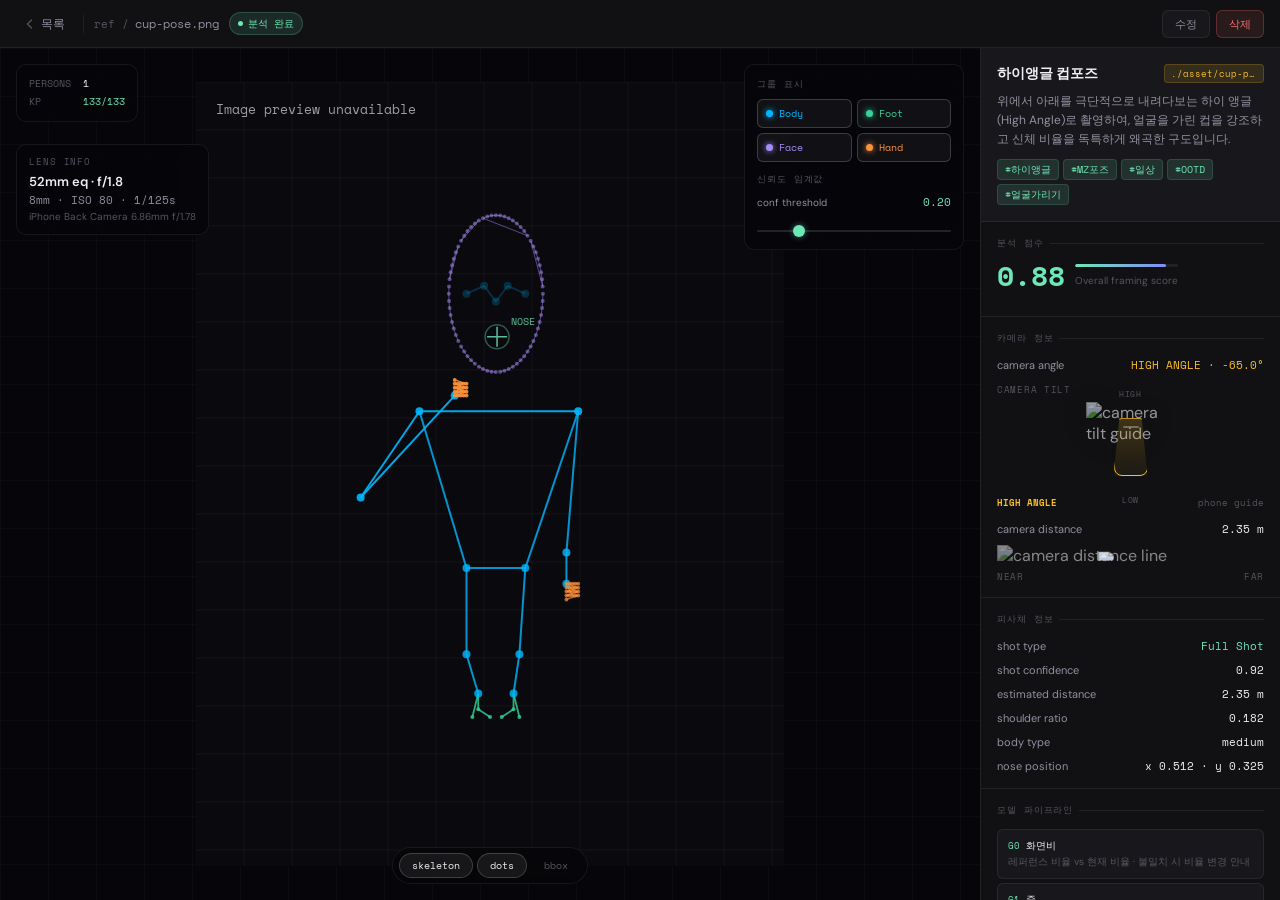
==== index.html @ 0e0b7b2e "feat: UI 개선" ====
<!DOCTYPE html>
<html lang="ko">
<head>
  <meta charset="UTF-8">
  <title>Pose Studio — Detail View</title>
  <link rel="preconnect" href="https://fonts.googleapis.com">
  <link href="https://fonts.googleapis.com/css2?family=Space+Mono:wght@400;700&family=DM+Sans:wght@300;400;500;600&display=swap" rel="stylesheet">
  <style>
    :root {
      --bg:         #0a0a0c;
      --bg-panel:   #111114;
      --bg-card:    #18181c;
      --bg-hover:   #202026;
      --border:     rgba(255,255,255,0.07);
      --border-act: rgba(255,255,255,0.18);
      --text-1:     #f0f0f2;
      --text-2:     #9090a0;
      --text-3:     #55555f;
      --accent:     #6ee7b7;
      --accent-dim: rgba(110,231,183,0.12);
      --accent-2:   #818cf8;
      --amber:      #fbbf24;
      --amber-dim:  rgba(251,191,36,0.12);
      --red:        #f87171;
      --red-dim:    rgba(248,113,113,0.1);
      --mono:       'Space Mono', monospace;
      --sans:       'DM Sans', sans-serif;
      --r:          10px;
      --r-sm:       6px;
      --panel-w:    300px;
    }

    *, *::before, *::after { box-sizing: border-box; margin: 0; padding: 0; }

    html, body { height: 100%; overflow: hidden; background: var(--bg); color: var(--text-1); font-family: var(--sans); }

    /* ─── TOPBAR ─── */
    .topbar {
      height: 48px;
      display: flex;
      align-items: center;
      justify-content: space-between;
      padding: 0 16px;
      background: var(--bg-panel);
      border-bottom: 1px solid var(--border);
      gap: 12px;
      position: relative;
      z-index: 50;
    }
    .topbar-left { display: flex; align-items: center; gap: 10px; min-width: 0; flex: 1; }
    .topbar-right { display: flex; align-items: center; gap: 6px; flex-shrink: 0; }

    .back-btn {
      display: flex; align-items: center; gap: 5px;
      font-size: 12px; font-family: var(--mono);
      color: var(--text-2); background: none; border: none; cursor: pointer;
      padding: 5px 8px; border-radius: var(--r-sm);
      transition: all 0.15s;
      white-space: nowrap;
    }
    .back-btn:hover { color: var(--text-1); background: var(--bg-card); }
    .back-btn svg { opacity: 0.5; }

    .topbar-divider { width: 1px; height: 18px; background: var(--border); flex-shrink: 0; }

    .breadcrumb-wrap { display: flex; align-items: center; gap: 6px; min-width: 0; }
    .breadcrumb {
      font-size: 11px; font-family: var(--mono); color: var(--text-3);
      white-space: nowrap; overflow: hidden; text-overflow: ellipsis;
    }
    .breadcrumb-name {
      font-size: 12px; font-family: var(--mono); color: var(--text-2);
      white-space: nowrap; overflow: hidden; text-overflow: ellipsis;
    }

    .status-pill {
      display: flex; align-items: center; gap: 5px;
      font-size: 10px; font-family: var(--mono);
      padding: 3px 8px; border-radius: 20px;
      background: var(--accent-dim); color: var(--accent);
      border: 1px solid rgba(110,231,183,0.2);
      white-space: nowrap;
    }
    .status-dot { width: 5px; height: 5px; border-radius: 50%; background: var(--accent); animation: pulse 2s infinite; }
    @keyframes pulse { 0%,100%{opacity:1} 50%{opacity:.4} }

    .top-btn {
      font-size: 11px; font-family: var(--mono);
      padding: 5px 12px; border-radius: var(--r-sm);
      border: 1px solid var(--border); background: var(--bg-card);
      color: var(--text-2); cursor: pointer; transition: all 0.15s;
      white-space: nowrap;
    }
    .top-btn:hover { border-color: var(--border-act); color: var(--text-1); }
    .top-btn.danger { border-color: rgba(248,113,113,0.25); color: var(--red); background: var(--red-dim); }
    .top-btn.danger:hover { border-color: rgba(248,113,113,0.5); }

    /* ─── LAYOUT ─── */
    .layout {
      display: grid;
      grid-template-columns: 1fr var(--panel-w);
      height: calc(100vh - 48px);
    }

    /* ─── CANVAS PANEL ─── */
    .canvas-panel {
      background: #06060a;
      position: relative;
      display: flex;
      align-items: center;
      justify-content: center;
      overflow: hidden;
    }

    /* subtle grid bg */
    .canvas-panel::before {
      content: '';
      position: absolute; inset: 0;
      background-image:
        linear-gradient(rgba(255,255,255,0.025) 1px, transparent 1px),
        linear-gradient(90deg, rgba(255,255,255,0.025) 1px, transparent 1px);
      background-size: 48px 48px;
      pointer-events: none;
    }

    .canvas-wrap { position: relative; }
    #mainCanvas { display: block; }
    #overlayCanvas { position: absolute; top: 0; left: 0; cursor: crosshair; }

    /* ─── HUD ELEMENTS ─── */
    .hud-card {
      position: absolute;
      padding: 10px 12px;
      border-radius: var(--r);
      background: rgba(6,6,10,0.82);
      border: 1px solid var(--border);
      backdrop-filter: blur(12px);
      z-index: 20;
    }

    .hud-tl {
      top: 16px; left: 16px;
      font-family: var(--mono); font-size: 10px;
      line-height: 1.8; color: var(--text-3);
      min-width: 110px;
    }
    .hud-tl span { color: var(--text-1); }
    .hud-tl .accent-val { color: var(--accent); }

    .lens-card {
      top: 16px; left: 16px;
      margin-top: 80px;
      max-width: 220px;
    }
    .lens-label { font-size: 9px; font-family: var(--mono); letter-spacing: 0.1em; text-transform: uppercase; color: var(--text-3); margin-bottom: 5px; }
    .lens-main { font-size: 13px; font-weight: 600; color: var(--text-1); margin-bottom: 2px; }
    .lens-sub { font-size: 11px; font-family: var(--mono); color: var(--text-2); margin-bottom: 2px; }
    .lens-model { font-size: 10px; color: var(--text-3); line-height: 1.4; }

    .angle-card {
      bottom: 16px; left: 16px;
      width: 170px;
    }
    .angle-header { display: flex; justify-content: space-between; align-items: baseline; margin-bottom: 10px; }
    .angle-label-sm { font-size: 9px; font-family: var(--mono); letter-spacing: 0.1em; text-transform: uppercase; color: var(--text-3); }
    .angle-val { font-size: 12px; font-family: var(--mono); color: var(--amber); }

    .tilt-visual-wrap {
      position: relative;
      width: 110px; height: 110px;
      margin: 0 auto 8px;
    }
    .tilt-visual-base { width: 100%; height: 100%; display: block; opacity: 0.7; filter: drop-shadow(0 4px 12px rgba(0,0,0,0.4)); }
    .tilt-phone {
      position: absolute; left: 50%; top: 50%;
      width: 42px; height: 72px;
      --top-inset: 8px;
      border-radius: 10px;
      border: 1.5px solid var(--amber);
      background: linear-gradient(180deg, rgba(251,191,36,0.2), rgba(251,191,36,0.05));
      transform: translate(-50%, -50%);
      clip-path: polygon(var(--top-inset) 0, calc(100% - var(--top-inset)) 0, 100% 100%, 0 100%);
      transition: transform 0.35s ease, clip-path 0.35s ease;
      box-shadow: 0 0 12px rgba(251,191,36,0.15);
    }
    .tilt-phone::before { content: ''; position: absolute; left: 50%; top: 7px; width: 16px; height: 2px; transform: translateX(-50%); border-radius: 999px; background: rgba(255,255,255,0.3); }
    .tilt-axis { position: absolute; left: 50%; transform: translateX(-50%); font-family: var(--mono); font-size: 8px; letter-spacing: 0.1em; text-transform: uppercase; color: var(--text-3); pointer-events: none; }
    .tilt-axis.top { top: -14px; }
    .tilt-axis.bottom { bottom: -14px; }
    .angle-meta { display: flex; justify-content: space-between; font-family: var(--mono); font-size: 9px; color: var(--text-3); }
    .angle-meta strong { color: var(--amber); font-weight: 500; }

    /* ─── OVERLAY CONTROLS (top-right of canvas) ─── */
    .ctrl-panel {
      position: absolute;
      top: 16px; right: 16px;
      width: 220px;
      z-index: 20;
    }
    .ctrl-card {
      background: rgba(6,6,10,0.82);
      border: 1px solid var(--border);
      backdrop-filter: blur(12px);
      border-radius: var(--r);
      padding: 12px;
      margin-bottom: 8px;
    }
    .ctrl-label { font-size: 9px; font-family: var(--mono); letter-spacing: 0.1em; text-transform: uppercase; color: var(--text-3); margin-bottom: 8px; }

    .group-grid {
      display: grid;
      grid-template-columns: 1fr 1fr;
      gap: 5px;
      margin-bottom: 10px;
    }
    .group-chip {
      display: flex; align-items: center; gap: 6px;
      padding: 6px 8px; border-radius: var(--r-sm);
      border: 1px solid var(--border);
      cursor: pointer; transition: all 0.15s;
      background: rgba(255,255,255,0.02);
    }
    .group-chip:hover { background: var(--bg-hover); }
    .group-chip.active { border-color: var(--border-act); background: rgba(255,255,255,0.05); }
    .group-chip.active .g-dot { box-shadow: 0 0 6px currentColor; }
    .g-dot { width: 7px; height: 7px; border-radius: 50%; flex-shrink: 0; }
    .g-name { font-size: 10px; font-family: var(--mono); }

    .conf-row { display: flex; justify-content: space-between; align-items: center; margin-bottom: 6px; }
    .conf-lbl { font-size: 10px; color: var(--text-2); }
    .conf-num { font-size: 11px; font-family: var(--mono); color: var(--accent); }
    input[type=range] {
      width: 100%; -webkit-appearance: none; appearance: none;
      height: 2px; border-radius: 999px;
      background: rgba(255,255,255,0.12); outline: none; cursor: pointer;
    }
    input[type=range]::-webkit-slider-thumb {
      -webkit-appearance: none; width: 12px; height: 12px;
      border-radius: 50%; background: var(--accent);
      box-shadow: 0 0 6px rgba(110,231,183,0.5);
    }

    /* Bottom controls bar */
    .canvas-controls {
      position: absolute; bottom: 16px; left: 50%; transform: translateX(-50%);
      display: flex; gap: 4px;
      background: rgba(6,6,10,0.85);
      border: 1px solid var(--border);
      padding: 5px 6px; border-radius: 30px;
      backdrop-filter: blur(12px);
      z-index: 20;
    }
    .ctrl-btn {
      background: none; border: 1px solid transparent;
      color: var(--text-3); font-size: 10px; font-family: var(--mono);
      padding: 4px 12px; border-radius: 20px; cursor: pointer; transition: all 0.15s;
    }
    .ctrl-btn:hover { color: var(--text-1); border-color: var(--border); }
    .ctrl-btn.active { background: rgba(255,255,255,0.07); border-color: var(--border-act); color: var(--text-1); }

    /* Hover KP info */
    .kp-hover-info {
      position: absolute; top: 0; left: 0;
      background: rgba(6,6,10,0.9);
      border: 1px solid var(--border-act);
      color: var(--text-1); font-family: var(--mono); font-size: 10px;
      padding: 7px 10px; border-radius: var(--r-sm); line-height: 1.8;
      display: none; pointer-events: none; z-index: 30;
    }

    /* Loading overlay */
    .loading-overlay {
      position: absolute; inset: 0; background: #06060a;
      display: flex; flex-direction: column; align-items: center; justify-content: center; gap: 14px; z-index: 100;
    }
    .loading-title { font-family: var(--mono); font-size: 10px; letter-spacing: 0.12em; text-transform: uppercase; color: var(--text-3); }
    .loading-bar { width: 100px; height: 1px; background: rgba(255,255,255,0.08); border-radius: 1px; overflow: hidden; }
    .loading-fill { height: 100%; background: var(--accent); width: 0%; transition: width 0.3s ease; }
    .loading-text { font-family: var(--mono); font-size: 10px; color: var(--text-3); }

    /* ─── RIGHT PANEL ─── */
    .right-panel {
      background: var(--bg-panel);
      border-left: 1px solid var(--border);
      overflow-y: auto;
      overflow-x: hidden;
      display: flex; flex-direction: column;
      scrollbar-width: thin;
      scrollbar-color: var(--bg-hover) transparent;
    }
    .right-panel::-webkit-scrollbar { width: 4px; }
    .right-panel::-webkit-scrollbar-thumb { background: var(--bg-hover); border-radius: 2px; }

    /* ─── IMAGE META HEADER ─── */
    .img-meta-section {
      padding: 16px;
      border-bottom: 1px solid var(--border);
      background: var(--bg-card);
    }
    .img-title-row { display: flex; align-items: flex-start; gap: 8px; margin-bottom: 8px; }
    .img-title { font-size: 14px; font-weight: 600; color: var(--text-1); line-height: 1.4; flex: 1; }
    .img-url-chip {
      flex-shrink: 0; font-size: 9px; font-family: var(--mono);
      color: var(--amber); background: var(--amber-dim);
      border: 1px solid rgba(251,191,36,0.2);
      border-radius: 4px; padding: 2px 6px;
      max-width: 100px; white-space: nowrap; overflow: hidden; text-overflow: ellipsis;
    }
    .img-desc { font-size: 12px; color: var(--text-2); line-height: 1.6; margin-bottom: 10px; }
    .tag-row { display: flex; flex-wrap: wrap; gap: 4px; }
    .tag-chip {
      font-size: 10px; font-family: var(--mono);
      color: var(--accent); background: var(--accent-dim);
      border: 1px solid rgba(110,231,183,0.15);
      border-radius: 4px; padding: 2px 7px;
    }

    /* ─── PANEL SECTIONS ─── */
    .panel-section { padding: 14px 16px; border-bottom: 1px solid var(--border); }
    .section-head {
      font-size: 9px; font-family: var(--mono); letter-spacing: 0.1em; text-transform: uppercase;
      color: var(--text-3); margin-bottom: 12px;
      display: flex; align-items: center; gap: 6px;
    }
    .section-head::after { content: ''; flex: 1; height: 1px; background: var(--border); }

    /* ─── METRICS ─── */
    .metric { display: flex; justify-content: space-between; align-items: center; margin-bottom: 8px; gap: 8px; }
    .metric:last-child { margin-bottom: 0; }
    .metric-key { font-size: 11px; color: var(--text-2); }
    .metric-val { font-size: 11px; font-family: var(--mono); color: var(--text-1); font-weight: 500; }
    .metric-val.accent { color: var(--accent); }
    .metric-val.amber { color: var(--amber); }

    .sub-head { font-size: 9px; font-family: var(--mono); letter-spacing: 0.08em; text-transform: uppercase; color: var(--text-3); margin: 10px 0 6px; }

    /* Camera tilt inside panel */
    .tilt-mini-wrap {
      position: relative; width: 90px; height: 90px; margin: 0 auto 6px;
    }

    /* Distance line */
    .dist-line-wrap {
      position: relative; margin-top: 4px;
    }
    .dist-line-track {
      position: relative;
    }
    .dist-line-track.distance { aspect-ratio: 226 / 18; }
    .metric-line-svg { position: absolute; inset: 0; width: 100%; height: 100%; object-fit: contain; display: block; opacity: 0.6; filter: invert(0.12); }
    .metric-camera-marker { position: absolute; width: 18px; height: 9px; transform: translate(-50%,-50%); transition: left 0.35s ease, top 0.35s ease, transform 0.35s ease; filter: invert(0.1); pointer-events: none; }
    .dist-ends { display: flex; justify-content: space-between; font-family: var(--mono); font-size: 9px; color: var(--text-3); text-transform: uppercase; letter-spacing: 0.06em; margin-top: 4px; }

    /* ─── PIPELINE ─── */
    .pipeline { display: flex; flex-direction: column; gap: 4px; }
    .pipe-node {
      padding: 8px 10px; border-radius: var(--r-sm);
      border: 1px solid var(--border); background: var(--bg-card);
      transition: border-color 0.15s;
    }
    .pipe-node:hover { border-color: var(--border-act); }
    .pipe-node-title { font-size: 10px; font-family: var(--mono); color: var(--text-1); margin-bottom: 2px; display: flex; align-items: center; gap: 6px; }
    .pipe-gate { font-size: 9px; color: var(--accent); }
    .pipe-desc { font-size: 10px; color: var(--text-3); line-height: 1.45; }
    .pipe-arrow { text-align: center; font-size: 9px; color: var(--text-3); font-family: var(--mono); }

    /* ─── SCORE BADGE ─── */
    .score-row { display: flex; align-items: center; gap: 10px; margin-bottom: 12px; }
    .score-big { font-size: 28px; font-family: var(--mono); color: var(--accent); font-weight: 700; line-height: 1; }
    .score-label { font-size: 10px; color: var(--text-3); line-height: 1.5; }
    .score-bar { flex: 1; height: 3px; background: var(--border); border-radius: 3px; overflow: hidden; }
    .score-fill { height: 100%; background: linear-gradient(90deg, var(--accent), var(--accent-2)); border-radius: 3px; }
  </style>
</head>
<body>
<div class="app" style="height:100%;display:flex;flex-direction:column;">

  <!-- TOPBAR -->
  <div class="topbar">
    <div class="topbar-left">
      <button class="back-btn">
        <svg width="12" height="12" viewBox="0 0 12 12" fill="none"><path d="M7.5 2L3.5 6L7.5 10" stroke="currentColor" stroke-width="1.5" stroke-linecap="round" stroke-linejoin="round"/></svg>
        목록
      </button>
      <div class="topbar-divider"></div>
      <div class="breadcrumb-wrap">
        <span class="breadcrumb">ref /</span>
        <span class="breadcrumb-name" id="breadcrumbName">hot1.jpg</span>
      </div>
      <div class="status-pill">
        <div class="status-dot"></div>
        분석 완료
      </div>
    </div>
    <div class="topbar-right">
      <button class="top-btn" id="btnEdit">수정</button>
      <button class="top-btn danger" id="btnDelete">삭제</button>
    </div>
  </div>

  <!-- MAIN LAYOUT -->
  <div class="layout" style="flex:1;min-height:0;">

    <!-- CANVAS PANEL -->
    <div class="canvas-panel" id="canvasPanel">
      <div class="canvas-wrap">
        <canvas id="mainCanvas"></canvas>
        <canvas id="overlayCanvas"></canvas>
      </div>

      <!-- Loading -->
      <div class="loading-overlay" id="loadingOverlay">
        <div class="loading-title">Pose Studio</div>
        <div class="loading-bar"><div class="loading-fill" id="loadingFill"></div></div>
        <div class="loading-text" id="loadingText">초기화 중...</div>
      </div>

      <!-- HUD top-left: stats -->
      <div class="hud-card hud-tl">
        PERSONS &nbsp;<span id="hudPersons">1</span><br>
        KP &nbsp;&nbsp;&nbsp;&nbsp;&nbsp;&nbsp;<span class="accent-val" id="hudKp">—</span>
      </div>

      <!-- Lens info -->
      <div class="hud-card lens-card">
        <div class="lens-label">lens info</div>
        <div class="lens-main" id="lensInfoMain">—mm eq · f/—</div>
        <div class="lens-sub" id="lensInfoSub">—</div>
        <div class="lens-model" id="lensInfoModel">—</div>
      </div>

      <!-- Controls panel top-right -->
      <div class="ctrl-panel">
        <div class="ctrl-card">
          <div class="ctrl-label">그룹 표시</div>
          <div class="group-grid" id="groupList">
            <div class="group-chip active" data-group="body">
              <div class="g-dot" style="background:#00B7FF;color:#00B7FF"></div>
              <span class="g-name" style="color:#00B7FF">Body</span>
            </div>
            <div class="group-chip active" data-group="foot">
              <div class="g-dot" style="background:#34d399;color:#34d399"></div>
              <span class="g-name" style="color:#34d399">Foot</span>
            </div>
            <div class="group-chip active" data-group="face">
              <div class="g-dot" style="background:#a78bfa;color:#a78bfa"></div>
              <span class="g-name" style="color:#a78bfa">Face</span>
            </div>
            <div class="group-chip active" data-group="hand">
              <div class="g-dot" style="background:#fb923c;color:#fb923c"></div>
              <span class="g-name" style="color:#fb923c">Hand</span>
            </div>
          </div>
          <div class="ctrl-label" style="margin-top:4px;">신뢰도 임계값</div>
          <div class="conf-row">
            <span class="conf-lbl">conf threshold</span>
            <span class="conf-num" id="confVal">0.20</span>
          </div>
          <input type="range" id="confSlider" min="0" max="100" value="20">
        </div>
      </div>

      <!-- Bottom toggles -->
      <div class="canvas-controls">
        <button class="ctrl-btn active" id="btnSkeleton">skeleton</button>
        <button class="ctrl-btn active" id="btnDots">dots</button>
        <button class="ctrl-btn" id="btnBbox">bbox</button>
      </div>

      <!-- KP hover tooltip -->
      <div class="kp-hover-info" id="kpInfo"></div>
    </div>

    <!-- RIGHT PANEL -->
    <div class="right-panel">

      <!-- Image meta -->
      <div class="img-meta-section" id="imageMetaTopbar">
        <div class="img-title-row">
          <div class="img-title" id="imgTitleText">로딩 중...</div>
          <div class="img-url-chip" id="imgUrlText">—</div>
        </div>
        <div class="img-desc" id="imgDescText">JSON 데이터 로딩 중...</div>
        <div class="tag-row" id="imgTagsText"></div>
      </div>

      <!-- Overall score -->
      <div class="panel-section">
        <div class="section-head">분석 점수</div>
        <div class="score-row">
          <div class="score-big" id="overallScore">0.88</div>
          <div>
            <div class="score-bar"><div class="score-fill" id="scoreFillBar" style="width:88%"></div></div>
            <div class="score-label" style="margin-top:6px;">Overall framing score</div>
          </div>
        </div>
      </div>

      <!-- Camera info -->
      <div class="panel-section">
        <div class="section-head">카메라 정보</div>

        <div class="metric">
          <span class="metric-key">camera angle</span>
          <span class="metric-val amber" id="camAngleText">—</span>
        </div>

        <!-- Mini tilt -->
        <div class="sub-head">camera tilt</div>
        <div class="tilt-mini-wrap" style="position:relative;width:90px;height:90px;margin:0 auto 4px;">
          <span class="tilt-axis top" style="font-size:8px;position:absolute;left:50%;transform:translateX(-50%);top:-14px;font-family:var(--mono);color:var(--text-3);text-transform:uppercase;letter-spacing:.08em">high</span>
          <img class="tilt-visual-base" src="./asset/tilt-icon.svg" alt="camera tilt guide" style="width:100%;height:100%;display:block;opacity:.6;">
          <div class="tilt-phone" id="tiltPhonePanel" style="position:absolute;left:50%;top:50%;width:34px;height:58px;border-radius:8px;border:1.5px solid var(--amber);background:linear-gradient(180deg,rgba(251,191,36,.2),rgba(251,191,36,.05));transform:translate(-50%,-50%);clip-path:polygon(var(--top-inset) 0,calc(100% - var(--top-inset)) 0,100% 100%,0 100%);transition:transform .35s ease,clip-path .35s ease;--top-inset:8px;"></div>
          <span class="tilt-axis bottom" style="font-size:8px;position:absolute;left:50%;transform:translateX(-50%);bottom:-14px;font-family:var(--mono);color:var(--text-3);text-transform:uppercase;letter-spacing:.08em">low</span>
        </div>
        <div style="display:flex;justify-content:space-between;font-family:var(--mono);font-size:9px;color:var(--text-3);margin-bottom:12px;">
          <span id="tiltAngleLabelPanel"><strong style="color:var(--amber)">—</strong></span>
          <span>phone guide</span>
        </div>

        <!-- Distance -->
        <div class="metric">
          <span class="metric-key">camera distance</span>
          <span class="metric-val" id="distanceText">—</span>
        </div>
        <div class="dist-line-wrap">
          <div class="dist-line-track distance" id="distanceLineTrack">
            <img class="metric-line-svg" src="./asset/camera-distance-line.svg" alt="camera distance line">
            <img class="metric-camera-marker" id="distanceLineCamera" src="./asset/camera-icon.svg" alt="camera marker">
          </div>
          <div class="dist-ends"><span>near</span><span>far</span></div>
        </div>
      </div>

      <!-- Subject info -->
      <div class="panel-section">
        <div class="section-head">피사체 정보</div>
        <div class="metric"><span class="metric-key">shot type</span><span class="metric-val accent" id="shotTypeText">—</span></div>
        <div class="metric"><span class="metric-key">shot confidence</span><span class="metric-val" id="shotConfText">—</span></div>
        <div class="metric"><span class="metric-key">estimated distance</span><span class="metric-val" id="subjectDistanceText">—</span></div>
        <div class="metric"><span class="metric-key">shoulder ratio</span><span class="metric-val" id="shoulderRatioText">—</span></div>
        <div class="metric"><span class="metric-key">body type</span><span class="metric-val" id="bodyTypeText">—</span></div>
        <div class="metric"><span class="metric-key">nose position</span><span class="metric-val" id="nosePosText">—</span></div>
      </div>

      <!-- Pipeline -->
      <div class="panel-section">
        <div class="section-head">모델 파이프라인</div>
        <div class="pipeline">
          <div class="pipe-node">
            <div class="pipe-node-title"><span class="pipe-gate">G0</span> 화면비</div>
            <div class="pipe-desc">레퍼런스 비율 vs 현재 비율 · 불일치 시 비율 변경 안내</div>
          </div>
          <div class="pipe-node">
            <div class="pipe-node-title"><span class="pipe-gate">G1</span> 줌</div>
            <div class="pipe-desc">35mm 환산 초점거리 비교(±15%) · 줌인/줌아웃 안내</div>
          </div>
          <div class="pipe-node">
            <div class="pipe-node-title"><span class="pipe-gate">G2</span> 거리</div>
            <div class="pipe-desc">몸통 비율/바운딩박스 기준 거리 · 앞으로/뒤로 안내</div>
          </div>
          <div class="pipe-node">
            <div class="pipe-node-title"><span class="pipe-gate">G3</span> 앵글</div>
            <div class="pipe-desc">레퍼런스 pitch/roll vs 센서값(±5°) · 각도 조정 안내</div>
          </div>
          <div class="pipe-node">
            <div class="pipe-node-title"><span class="pipe-gate">G4</span> 위치</div>
            <div class="pipe-desc">인물 중심점 편차 · 좌/우/상/하 이동 안내</div>
          </div>
          <div class="pipe-node">
            <div class="pipe-node-title"><span class="pipe-gate">G5</span> 포즈</div>
            <div class="pipe-desc">133 관절 각도 일치도 · 최대 2개 관절만 피드백</div>
          </div>
        </div>
      </div>

    </div><!-- /right-panel -->
  </div><!-- /layout -->
</div>

<!-- Embedded sample data -->
<script id="embeddedSampleData" type="application/json">
{
  "imgTitle": "하이앵글 컵포즈",
  "imgDesc": "위에서 아래를 극단적으로 내려다보는 하이 앵글(High Angle)로 촬영하여, 얼굴을 가린 컵을 강조하고 신체 비율을 독특하게 왜곡한 구도입니다.",
  "imgUrl": "./asset/cup-pose.png",
  "imgCategory": ["하이앵글", "MZ포즈", "일상", "OOTD", "얼굴가리기"],
  "refAnalysisOnly": {
    "refInput": {
      "imagePath": "/legacy/hot1.jpg",
      "imageSize": {
        "width": 736.0,
        "height": 981.0
      },
      "cameraPosition": "unspecified",
      "aspectRatio": "4:3"
    },
    "analysisModulesUsed": [
      "EXIFModule",
      "GeoCalibModule",
      "DepthModule",
      "FocalLengthModule",
      "DistanceModule",
      "FramingModule",
      "BBoxModule",
      "SilhouetteModule",
      "CompositionModule"
    ],
    "exifInfo": {
      "focalLength": 8.0,
      "focalLength35mm": 52.0,
      "aperture": 1.8,
      "iso": 80,
      "exposureTime": 0.008,
      "lensModel": "iPhone Back Camera 6.86mm f/1.78"
    },
    "geoCalibResult": {
      "vfovDegrees": 65.0,
      "rollDegrees": 0.5,
      "pitchDegrees": -65.2,
      "focalLength35mm": 24.0,
      "convergedAtStep": 12,
      "finalCost": 0.00015
    },
    "depthResult": {
      "compressionIndex": 0.85,
      "depthMap": null
    },
    "focalLengthInfo": {
      "focalLength35mm": 52,
      "source": "exif",
      "confidence": 1.0,
      "lensType": "normal"
    },
    "distanceEstimation": {
      "shoulderRatio": 0.182,
      "estimatedDistanceM": 2.35,
      "bodyTypeAssumption": "medium"
    },
    "framingResult": {
      "shotType": "fullShot",
      "shotTypeConfidence": 0.92,
      "headroom": 0.18,
      "optimalHeadroom": 0.1,
      "headroomStatus": "loose",
      "gazeDirection": "downward",
      "leadRoom": null,
      "leadRoomStatus": null,
      "cameraAngle": "highAngle",
      "cameraAngleValue": -65.0,
      "bodyCoverage": 0.65,
      "nosePosition": {
        "x": 0.512,
        "y": 0.325
      },
      "croppingViolations": [],
      "overallScore": 0.88
    },
    "BBox": "0f0a071c09f618ce",
    "poseKeypoints": {
      "count": 133,
      "indexRange": "0..132",
      "format": "normalized_xy_confidence",
        "kp": "[base64]"
    }
  }
}
</script>

<script>
const IMAGE_URL = './asset/cup-pose.png';
const JSON_URL = './data/ai_sample_data.json';

const GROUP_COLORS = { body: '#00B7FF', foot: '#34d399', face: '#a78bfa', hand: '#fb923c' };

const BODY_CONNECTIONS = [[0,1],[0,2],[1,3],[2,4],[5,6],[5,7],[7,9],[6,8],[8,10],[5,11],[6,12],[11,12],[11,13],[13,15],[12,14],[14,16]];
const FOOT_CONNECTIONS = [[15,17],[17,18],[15,19],[16,20],[20,21],[16,22]];
const HAND_CONNECTIONS = [[0,1],[1,2],[2,3],[3,4],[0,5],[5,6],[6,7],[7,8],[0,9],[9,10],[10,11],[11,12],[0,13],[13,14],[14,15],[15,16],[0,17],[17,18],[18,19],[19,20]];
const FACE_CONNECTIONS = (() => {
  const conns = [];
  for(let i=23; i<39; i++) conns.push([i, i+1]);
  for(let i=40; i<44; i++) conns.push([i, i+1]);
  for(let i=45; i<49; i++) conns.push([i, i+1]);
  for(let i=50; i<53; i++) conns.push([i, i+1]);
  for(let i=54; i<58; i++) conns.push([i, i+1]);
  conns.push([53, 54]);
  for(let i=59; i<64; i++) conns.push([i, i+1]); conns.push([64, 59]);
  for(let i=65; i<70; i++) conns.push([i, i+1]); conns.push([70, 65]);
  for(let i=71; i<82; i++) conns.push([i, i+1]); conns.push([82, 71]);
  for(let i=83; i<90; i++) conns.push([i, i+1]); conns.push([90, 83]);
  return conns;
})();

let state = {
  img: null, person: null,
  showGroups: {body: true, foot: true, face: true, hand: true},
  showSkeleton: true, showDots: true, showBbox: false,
  confThreshold: 0.2,
  nosePosition: null,
  sourceWidth: 736,
  sourceHeight: 981,
  kpDeclaredCount: 0,
  kpParsedCount: 0
};

const mainCanvas = document.getElementById('mainCanvas');
const overlayCanvas = document.getElementById('overlayCanvas');
const mCtx = mainCanvas.getContext('2d');
const oCtx = overlayCanvas.getContext('2d');

const decodeHex = (h) => parseInt(h, 16) / 10000;
function clamp(v, mn, mx) { return Math.min(mx, Math.max(mn, v)); }
function toFixedNumber(v, d=1, fb='—') { return Number.isFinite(v) ? v.toFixed(d) : fb; }
function humanizeToken(v) {
  if (!v || typeof v !== 'string') return '—';
  return v.replace(/([a-z])([A-Z])/g, '$1 $2').replace(/^./, c => c.toUpperCase());
}
function formatErrorMessage(e) {
  if (e instanceof Error && e.message) return e.message;
  if (typeof e === 'string' && e) return e;
  if (e && typeof e === 'object' && 'type' in e) return `리소스 로딩 실패 (${e.type})`;
  return '알 수 없는 오류';
}

function loadImage(url) {
  return new Promise((res, rej) => {
    const img = new Image();
    img.onload = () => res(img);
    img.onerror = () => rej(new Error('이미지 로딩 실패'));
    img.src = url;
  });
}

function drawBaseCanvas(img, w, h) {
  mCtx.clearRect(0, 0, w, h);
  if (img) { mCtx.drawImage(img, 0, 0, w, h); return; }
  mCtx.fillStyle = '#0a0a0e';
  mCtx.fillRect(0, 0, w, h);
  mCtx.strokeStyle = 'rgba(255,255,255,0.04)';
  mCtx.lineWidth = 1;
  for (let x = 0; x <= w; x += 48) { mCtx.beginPath(); mCtx.moveTo(x, 0); mCtx.lineTo(x, h); mCtx.stroke(); }
  for (let y = 0; y <= h; y += 48) { mCtx.beginPath(); mCtx.moveTo(0, y); mCtx.lineTo(w, y); mCtx.stroke(); }
  mCtx.fillStyle = 'rgba(255,255,255,0.6)';
  mCtx.font = '13px Space Mono';
  mCtx.fillText('Image preview unavailable', 20, 32);
}

function resizeCanvases(w, h) {
  const panel = document.getElementById('canvasPanel');
  const pw = panel.clientWidth, ph = panel.clientHeight;
  const scale = Math.min(pw / w, ph / h) * 0.92;
  const cw = Math.round(w * scale), ch = Math.round(h * scale);
  mainCanvas.width = cw; mainCanvas.height = ch;
  mainCanvas.style.width = cw + 'px'; mainCanvas.style.height = ch + 'px';
  overlayCanvas.width = cw; overlayCanvas.height = ch;
  overlayCanvas.style.width = cw + 'px'; overlayCanvas.style.height = ch + 'px';
  return {cw, ch, scale};
}

function getAngleLabel(val, cameraAngle) {
  if (cameraAngle === 'highAngle' || val <= -10) return 'HIGH ANGLE';
  if (cameraAngle === 'lowAngle' || val >= 10) return 'LOW ANGLE';
  return 'EYE LEVEL';
}

function updateAngleVisualization(angleValue, cameraAngle) {
  const norm = Number.isFinite(angleValue) ? angleValue : 0;
  const t = clamp(Math.abs(norm), 0, 85) / 85;
  const topInset = 2.5 + (t * 4.25);
  const label = getAngleLabel(norm, cameraAngle);

  document.querySelectorAll('.tilt-phone, #tiltPhonePanel').forEach(el => {
    el.style.setProperty('--top-inset', `${topInset.toFixed(1)}px`);
  });

  const tiltAngleValueEl = document.getElementById('tiltAngleValue');
  if (tiltAngleValueEl) tiltAngleValueEl.textContent = `${norm.toFixed(1)}°`;

  const tiltAngleLabelEl = document.getElementById('tiltAngleLabel');
  if (tiltAngleLabelEl) tiltAngleLabelEl.innerHTML = `<strong>${label}</strong>`;

  const tiltAngleLabelPanelEl = document.getElementById('tiltAngleLabelPanel');
  if (tiltAngleLabelPanelEl) tiltAngleLabelPanelEl.innerHTML = `<strong style="color:var(--amber)">${label}</strong>`;
  const angleBadgeEl = document.getElementById('angleBadge');
  if (angleBadgeEl) angleBadgeEl.textContent = `${label}  ${norm.toFixed(1)}°`;
}

function formatExposureTime(t) {
  if (!Number.isFinite(t) || t <= 0) return null;
  return t >= 1 ? `${t.toFixed(1)}s` : `1/${Math.round(1/t)}s`;
}

function updateLensInfo(exifInfo = {}, focalLengthInfo = {}) {
  const eq = focalLengthInfo.focalLength35mm ?? exifInfo.focalLength35mm;
  const fl = exifInfo.focalLength, ap = exifInfo.aperture, iso = exifInfo.iso;
  const et = formatExposureTime(exifInfo.exposureTime);
  document.getElementById('lensInfoMain').textContent = `${eq ?? '—'}mm eq · f/${ap ?? '—'}`;
  document.getElementById('lensInfoSub').textContent = `${fl ?? '—'}mm · ISO ${iso ?? '—'}${et ? ` · ${et}` : ''}`;
  document.getElementById('lensInfoModel').textContent = exifInfo.lensModel || 'Lens metadata unavailable';
}

function updateImageMeta(data = {}) {
  const ref = data.refAnalysisOnly || {}, refInput = ref.refInput || {};
  const title = data.imgTitle || 'Untitled Image';
  const desc = data.imgDesc || '설명이 없습니다.';
  const url = data.imgUrl || refInput.imagePath || IMAGE_URL;
  const tags = Array.isArray(data.imgTag) ? data.imgTag : (Array.isArray(data.imgCategory) ? data.imgCategory : []);

  document.getElementById('imgTitleText').textContent = title;
  document.getElementById('imgDescText').textContent = desc;
  document.getElementById('imgUrlText').textContent = url;
  document.getElementById('breadcrumbName').textContent = url.split('/').pop();
  document.querySelector('.breadcrumb').textContent = 'ref /';

  const tagWrap = document.getElementById('imgTagsText');
  tagWrap.innerHTML = '';
  const tagList = tags.length ? tags : ['#no-tag'];
  tagList.slice(0, 6).forEach((tag) => {
    const chip = document.createElement('span');
    chip.className = 'tag-chip';
    chip.textContent = tag.startsWith('#') ? tag : `#${tag}`;
    tagWrap.appendChild(chip);
  });
}

function getTiltLineYPct(t) { return (0.12 + 0.72 * Math.sin(Math.PI * clamp(t, 0, 1))) * 100; }

function positionMarker(id, t, yPct, rot = 0) {
  const el = document.getElementById(id);
  if (!el) return;
  el.style.left = `${clamp(t, 0, 1) * 100}%`;
  el.style.top = `${clamp(yPct, 0, 100)}%`;
  el.style.transform = `translate(-50%, -50%) rotate(${rot}deg)`;
}

function updateCameraContext(ref = {}) {
  const framing = ref.framingResult || {}, distance = ref.distanceEstimation || {};
  const angleValue = Number(framing.cameraAngleValue);
  const angleLabel = getAngleLabel(angleValue, framing.cameraAngle);
  const distM = Number(distance.estimatedDistanceM);
  const nose = framing.nosePosition || null;

  state.nosePosition = nose;

  document.getElementById('camAngleText').textContent = `${angleLabel} · ${toFixedNumber(angleValue, 1)}°`;
  document.getElementById('distanceText').textContent = `${toFixedNumber(distM, 2)} m`;
  document.getElementById('shotTypeText').textContent = humanizeToken(framing.shotType);
  document.getElementById('shotConfText').textContent = toFixedNumber(Number(framing.shotTypeConfidence), 2);
  document.getElementById('subjectDistanceText').textContent = `${toFixedNumber(distM, 2)} m`;
  document.getElementById('shoulderRatioText').textContent = toFixedNumber(Number(distance.shoulderRatio), 3);
  document.getElementById('bodyTypeText').textContent = distance.bodyTypeAssumption || '—';
  document.getElementById('nosePosText').textContent = nose
    ? `x ${toFixedNumber(Number(nose.x), 3)} · y ${toFixedNumber(Number(nose.y), 3)}`
    : 'x — · y —';

  // Score
  const score = Number(framing.overallScore);
  if (Number.isFinite(score)) {
    document.getElementById('overallScore').textContent = score.toFixed(2);
    document.getElementById('scoreFillBar').style.width = `${(score * 100).toFixed(0)}%`;
  }

  const tiltT = clamp((angleValue + 90) / 180, 0, 1);
  const tiltY = getTiltLineYPct(tiltT);
  positionMarker('tiltLineCamera', tiltT, tiltY, clamp(angleValue, -80, 80) / 4);

  const distT = clamp((distM - 0.5) / 4.5, 0, 1);
  positionMarker('distanceLineCamera', distT, 50, 0);
}

async function loadSampleData() {
  try {
    const r = await fetch(JSON_URL);
    if (!r.ok) throw new Error(`HTTP ${r.status}`);
    return await r.json();
  } catch (e) {
    const el = document.getElementById('embeddedSampleData');
    if (!el?.textContent?.trim()) throw e;
    console.warn('외부 JSON 로딩 실패, 인라인 데이터 사용', e);
    return JSON.parse(el.textContent);
  }
}

function parseKps(hex, count) {
  const kps = [];
  for (let i = 0; i < count; i++) {
    const off = i * 12;
    if (off + 12 > hex.length) break;
    kps.push({ x: decodeHex(hex.slice(off, off+4)), y: decodeHex(hex.slice(off+4, off+8)), conf: decodeHex(hex.slice(off+8, off+12)) });
  }
  return kps;
}

function getKpStats(kps) {
  if (!kps.length) return {minX:0, maxX:0, minY:0, maxY:0, outOfRangeCount:0};
  let minX=Infinity, maxX=-Infinity, minY=Infinity, maxY=-Infinity, out=0;
  kps.forEach(k => {
    minX = Math.min(minX, k.x); maxX = Math.max(maxX, k.x);
    minY = Math.min(minY, k.y); maxY = Math.max(maxY, k.y);
    if (k.x < 0 || k.x > 1 || k.y < 0 || k.y > 1) out++;
  });
  return {minX, maxX, minY, maxY, outOfRangeCount: out};
}

function projectKpsIntoBbox(kps, bbox) {
  if (!kps.length) return kps;
  const s = getKpStats(kps);
  const rx = Math.max(s.maxX - s.minX, 1e-6), ry = Math.max(s.maxY - s.minY, 1e-6);
  return kps.map(k => ({
    x: clamp(bbox.x + ((k.x - s.minX) / rx) * bbox.w, 0, 1),
    y: clamp(bbox.y + ((k.y - s.minY) / ry) * bbox.h, 0, 1),
    conf: clamp(k.conf, 0, 1)
  }));
}

function adaptKpsToImageSpace(kps, bbox, dc) {
  const s = getKpStats(kps);
  if (!s.outOfRangeCount) return kps;
  console.warn(`키포인트 재투영: out=${s.outOfRangeCount}`, s);
  return projectKpsIntoBbox(kps, bbox);
}

function getGroup(i) {
  if (i <= 16) return 'body';
  if (i <= 22) return 'foot';
  if (i <= 90) return 'face';
  return 'hand';
}

function draw() {
  const {width: cw, height: ch} = overlayCanvas;
  oCtx.clearRect(0, 0, cw, ch);
  if (!state.person) return;
  const kps = state.person.kps, thr = state.confThreshold;

  const conn = (a, b, color, w=2) => {
    const ka = kps[a], kb = kps[b];
    if (!ka || !kb) return;
    oCtx.beginPath();
    oCtx.moveTo(ka.x * cw, ka.y * ch);
    oCtx.lineTo(kb.x * cw, kb.y * ch);
    oCtx.strokeStyle = color;
    oCtx.globalAlpha = (ka.conf < thr || kb.conf < thr) ? 0.1 : Math.min(ka.conf, kb.conf);
    oCtx.lineWidth = w;
    oCtx.stroke();
  };

  if (state.showSkeleton) {
    if (state.showGroups.body) BODY_CONNECTIONS.forEach(([a,b]) => conn(a, b, GROUP_COLORS.body, 2));
    if (state.showGroups.foot) FOOT_CONNECTIONS.forEach(([a,b]) => conn(a, b, GROUP_COLORS.foot, 1.8));
    if (state.showGroups.face) FACE_CONNECTIONS.forEach(([a,b]) => conn(a, b, GROUP_COLORS.face, 1.0));
    if (state.showGroups.hand) {
      HAND_CONNECTIONS.forEach(([a,b]) => conn(91+a, 91+b, GROUP_COLORS.hand, 1.4));
      HAND_CONNECTIONS.forEach(([a,b]) => conn(112+a, 112+b, GROUP_COLORS.hand, 1.4));
    }
  }

  if (state.showDots) {
    kps.forEach((kp, i) => {
      const g = getGroup(i);
      if (!state.showGroups[g]) return;
      oCtx.beginPath();
      oCtx.arc(kp.x * cw, kp.y * ch, g === 'body' ? 4 : 2, 0, Math.PI*2);
      oCtx.fillStyle = GROUP_COLORS[g];
      oCtx.globalAlpha = kp.conf < thr ? 0.1 : kp.conf;
      oCtx.fill();
    });
  }

  if (state.nosePosition) {
    const nx = Number(state.nosePosition.x) * cw, ny = Number(state.nosePosition.y) * ch;
    oCtx.save();
    oCtx.strokeStyle = 'rgba(110,231,183,0.9)';
    oCtx.lineWidth = 1.5;
    oCtx.beginPath();
    oCtx.moveTo(nx-10, ny); oCtx.lineTo(nx+10, ny);
    oCtx.moveTo(nx, ny-10); oCtx.lineTo(nx, ny+10);
    oCtx.stroke();
    oCtx.beginPath();
    oCtx.arc(nx, ny, 12, 0, Math.PI*2);
    oCtx.strokeStyle = 'rgba(110,231,183,0.4)';
    oCtx.stroke();
    oCtx.fillStyle = 'rgba(110,231,183,0.9)';
    oCtx.font = '10px Space Mono';
    oCtx.fillText('NOSE', nx+14, ny-12);
    oCtx.restore();
  }

  if (state.showBbox) {
    const b = state.person.bbox;
    const bx = b.x * cw;
    const by = b.y * ch;
    const bw = b.w * cw;
    const bh = b.h * ch;

    oCtx.save();
    oCtx.globalAlpha = 1;

    oCtx.fillStyle = 'rgba(110,231,183,0.08)';
    oCtx.fillRect(bx, by, bw, bh);

    oCtx.strokeStyle = 'rgba(110,231,183,0.95)';
    oCtx.lineWidth = 2;
    oCtx.setLineDash([8, 4]);
    oCtx.shadowColor = 'rgba(110,231,183,0.45)';
    oCtx.shadowBlur = 8;
    oCtx.strokeRect(bx, by, bw, bh);
    oCtx.setLineDash([]);
    oCtx.shadowBlur = 0;

    const c = 10;
    oCtx.strokeStyle = 'rgba(110,231,183,1)';
    oCtx.lineWidth = 2.5;
    // top-left
    oCtx.beginPath(); oCtx.moveTo(bx, by + c); oCtx.lineTo(bx, by); oCtx.lineTo(bx + c, by); oCtx.stroke();
    // top-right
    oCtx.beginPath(); oCtx.moveTo(bx + bw - c, by); oCtx.lineTo(bx + bw, by); oCtx.lineTo(bx + bw, by + c); oCtx.stroke();
    // bottom-left
    oCtx.beginPath(); oCtx.moveTo(bx, by + bh - c); oCtx.lineTo(bx, by + bh); oCtx.lineTo(bx + c, by + bh); oCtx.stroke();
    // bottom-right
    oCtx.beginPath(); oCtx.moveTo(bx + bw - c, by + bh); oCtx.lineTo(bx + bw, by + bh); oCtx.lineTo(bx + bw, by + bh - c); oCtx.stroke();

    oCtx.restore();
  }
  oCtx.globalAlpha = 1;
}

async function init() {
  const lo = document.getElementById('loadingOverlay');
  const fill = document.getElementById('loadingFill');
  const txt = document.getElementById('loadingText');
  try {
    txt.textContent = '데이터 로딩 중...'; fill.style.width = '30%';
    const data = await loadSampleData();
    updateImageMeta(data);
    fill.style.width = '60%';
    txt.textContent = '이미지 로딩 중...';

    const img = await loadImage(data.imgUrl || IMAGE_URL).catch(e => { console.warn('이미지 로딩 실패, 플레이스홀더 사용', e); return null; });

    const ref = data.refAnalysisOnly;
    const bRaw = ref.BBox;
    const dc = Number(ref.poseKeypoints.count) || 0;
    const bbox = { x: decodeHex(bRaw.slice(0,4)), y: decodeHex(bRaw.slice(4,8)), w: decodeHex(bRaw.slice(8,12)), h: decodeHex(bRaw.slice(12,16)) };
    const parsedKps = parseKps(ref.poseKeypoints.kp, dc);
    const adaptedKps = adaptKpsToImageSpace(parsedKps, bbox, dc);

    state.person = { bbox, kps: adaptedKps, rawBbox: bRaw };
    state.kpDeclaredCount = dc;
    state.kpParsedCount = adaptedKps.length;
    state.img = img;

    const sw = img?.width || ref.refInput.imageSize.width || 736;
    const sh = img?.height || ref.refInput.imageSize.height || 981;
    state.sourceWidth = sw; state.sourceHeight = sh;
    const {cw, ch} = resizeCanvases(sw, sh);

    drawBaseCanvas(img, cw, ch);
    updateAngleVisualization(ref.framingResult.cameraAngleValue, ref.framingResult.cameraAngle);
    updateLensInfo(ref.exifInfo, ref.focalLengthInfo);
    updateCameraContext(ref);
    document.getElementById('hudKp').textContent = `${state.kpParsedCount}/${state.kpDeclaredCount}`;

    draw();
    fill.style.width = '100%';
    setTimeout(() => { lo.style.opacity = '0'; lo.style.transition = 'opacity 0.3s'; setTimeout(() => lo.style.display = 'none', 300); }, 200);
  } catch(e) {
    txt.textContent = '오류: ' + formatErrorMessage(e);
    console.error(e);
  }
}

// Events
document.getElementById('confSlider').oninput = (e) => {
  state.confThreshold = e.target.value / 100;
  document.getElementById('confVal').textContent = state.confThreshold.toFixed(2);
  draw();
};
document.getElementById('btnSkeleton').onclick = (e) => { state.showSkeleton = !state.showSkeleton; e.target.classList.toggle('active'); draw(); };
document.getElementById('btnDots').onclick = (e) => { state.showDots = !state.showDots; e.target.classList.toggle('active'); draw(); };
document.getElementById('btnBbox').onclick = (e) => { state.showBbox = !state.showBbox; e.target.classList.toggle('active'); draw(); };

document.querySelectorAll('.group-chip').forEach(el => {
  el.onclick = () => {
    const g = el.dataset.group;
    state.showGroups[g] = !state.showGroups[g];
    el.classList.toggle('active');
    draw();
  };
});

overlayCanvas.onmousemove = (e) => {
  if (!state.person) return;
  const r = overlayCanvas.getBoundingClientRect();
  const x = (e.clientX - r.left) * (overlayCanvas.width / r.width);
  const y = (e.clientY - r.top) * (overlayCanvas.height / r.height);
  let near = null, minD = Infinity;
  state.person.kps.forEach((kp, i) => {
    const d = Math.sqrt((kp.x*overlayCanvas.width - x)**2 + (kp.y*overlayCanvas.height - y)**2);
    if (d < 10 && d < minD) { near = {kp, i}; minD = d; }
  });
  const info = document.getElementById('kpInfo');
  if (near) {
    info.style.display = 'block';
    const g = getGroup(near.i);
    info.innerHTML = `idx <span style="color:${GROUP_COLORS[g]}">${near.i}</span> · ${g}<br>conf: ${near.kp.conf.toFixed(3)}`;
    const kpX = near.kp.x * r.width, kpY = near.kp.y * r.height;
    let left = kpX + 12, top = kpY - 12;
    if (left + info.offsetWidth > r.width - 8) left = kpX - info.offsetWidth - 12;
    if (left < 8) left = 8;
    if (top < 8) top = kpY + 12;
    if (top + info.offsetHeight > r.height - 8) top = r.height - info.offsetHeight - 8;
    info.style.left = `${left}px`; info.style.top = `${top}px`;
  } else info.style.display = 'none';
};

init();

window.addEventListener('resize', () => {
  if (!state.person) return;
  const sw = state.img?.width || state.sourceWidth;
  const sh = state.img?.height || state.sourceHeight;
  const {cw, ch} = resizeCanvases(sw, sh);
  drawBaseCanvas(state.img, cw, ch);
  draw();
});
</script>
</body>
</html>
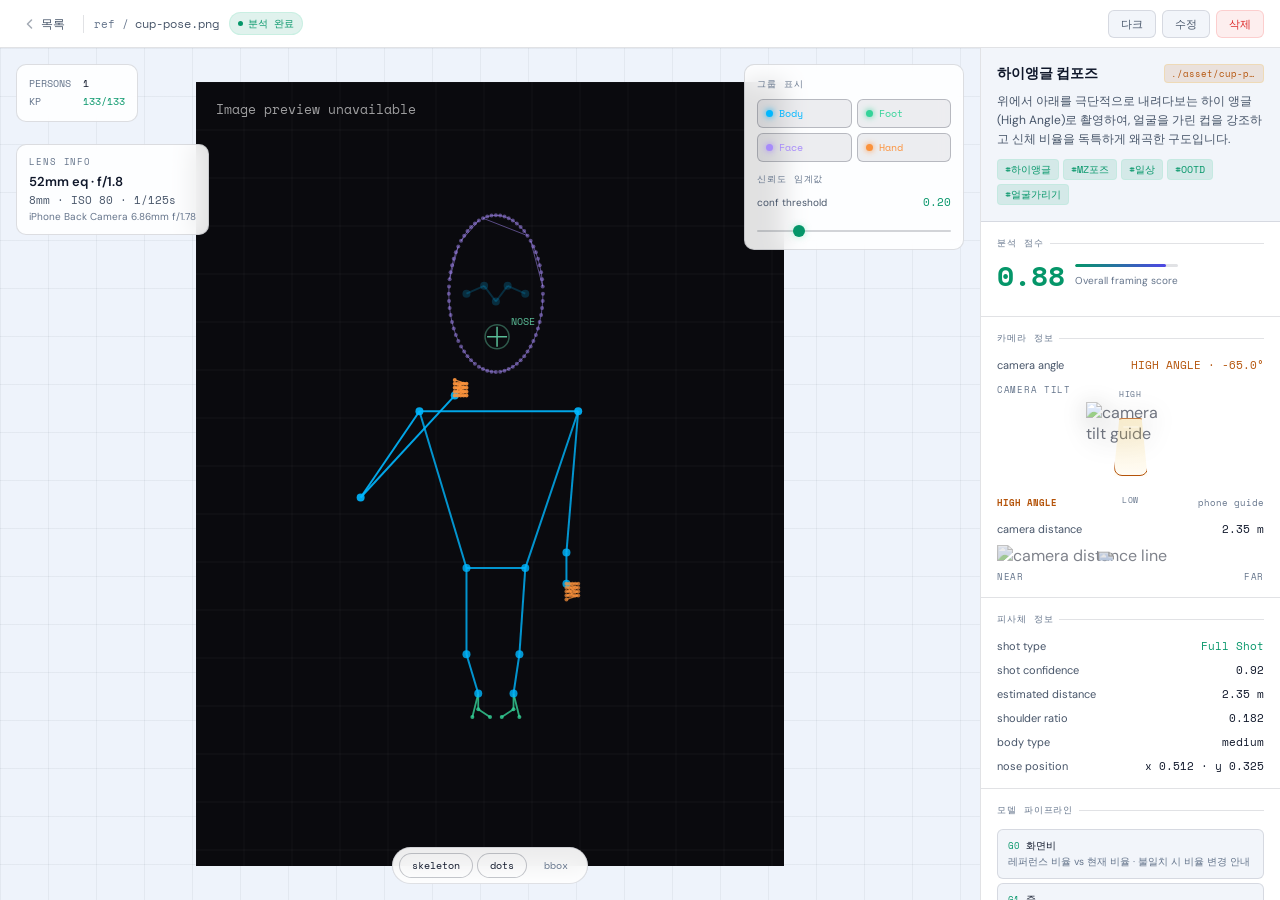
==== commit 1506a756: "feat: 라이트 모드 추가" ====
--- a/index.html
+++ b/index.html
@@ -28,6 +28,47 @@
       --r:          10px;
       --r-sm:       6px;
       --panel-w:    300px;
+
+      --canvas-bg:  #06060a;
+      --canvas-grid: rgba(255,255,255,0.025);
+      --glass-bg:   rgba(6,6,10,0.82);
+      --glass-bg-strong: rgba(6,6,10,0.9);
+      --glass-border: rgba(255,255,255,0.07);
+      --input-track: rgba(255,255,255,0.12);
+      --chip-bg: rgba(255,255,255,0.02);
+      --chip-bg-active: rgba(255,255,255,0.05);
+      --control-pill-bg: rgba(6,6,10,0.85);
+      --loading-track: rgba(255,255,255,0.08);
+    }
+
+    :root[data-theme="light"] {
+      --bg:         #f6f8fc;
+      --bg-panel:   #ffffff;
+      --bg-card:    #f2f5fa;
+      --bg-hover:   #e8edf5;
+      --border:     rgba(15,23,42,0.12);
+      --border-act: rgba(15,23,42,0.24);
+      --text-1:     #0f172a;
+      --text-2:     #475569;
+      --text-3:     #64748b;
+      --accent:     #059669;
+      --accent-dim: rgba(5,150,105,0.12);
+      --accent-2:   #4f46e5;
+      --amber:      #b45309;
+      --amber-dim:  rgba(180,83,9,0.12);
+      --red:        #dc2626;
+      --red-dim:    rgba(220,38,38,0.08);
+
+      --canvas-bg:  #eef3fb;
+      --canvas-grid: rgba(15,23,42,0.05);
+      --glass-bg:   rgba(255,255,255,0.88);
+      --glass-bg-strong: rgba(255,255,255,0.95);
+      --glass-border: rgba(15,23,42,0.14);
+      --input-track: rgba(15,23,42,0.18);
+      --chip-bg: rgba(15,23,42,0.03);
+      --chip-bg-active: rgba(15,23,42,0.07);
+      --control-pill-bg: rgba(255,255,255,0.92);
+      --loading-track: rgba(15,23,42,0.15);
     }
 
     *, *::before, *::after { box-sizing: border-box; margin: 0; padding: 0; }
@@ -104,7 +145,7 @@
 
     /* ─── CANVAS PANEL ─── */
     .canvas-panel {
-      background: #06060a;
+      background: var(--canvas-bg);
       position: relative;
       display: flex;
       align-items: center;
@@ -117,8 +158,8 @@
       content: '';
       position: absolute; inset: 0;
       background-image:
-        linear-gradient(rgba(255,255,255,0.025) 1px, transparent 1px),
-        linear-gradient(90deg, rgba(255,255,255,0.025) 1px, transparent 1px);
+        linear-gradient(var(--canvas-grid) 1px, transparent 1px),
+        linear-gradient(90deg, var(--canvas-grid) 1px, transparent 1px);
       background-size: 48px 48px;
       pointer-events: none;
     }
@@ -132,8 +173,8 @@
       position: absolute;
       padding: 10px 12px;
       border-radius: var(--r);
-      background: rgba(6,6,10,0.82);
-      border: 1px solid var(--border);
+      background: var(--glass-bg);
+      border: 1px solid var(--glass-border);
       backdrop-filter: blur(12px);
       z-index: 20;
     }
@@ -198,8 +239,8 @@
       z-index: 20;
     }
     .ctrl-card {
-      background: rgba(6,6,10,0.82);
-      border: 1px solid var(--border);
+      background: var(--glass-bg);
+      border: 1px solid var(--glass-border);
       backdrop-filter: blur(12px);
       border-radius: var(--r);
       padding: 12px;
@@ -218,10 +259,10 @@
       padding: 6px 8px; border-radius: var(--r-sm);
       border: 1px solid var(--border);
       cursor: pointer; transition: all 0.15s;
-      background: rgba(255,255,255,0.02);
+      background: var(--chip-bg);
     }
     .group-chip:hover { background: var(--bg-hover); }
-    .group-chip.active { border-color: var(--border-act); background: rgba(255,255,255,0.05); }
+    .group-chip.active { border-color: var(--border-act); background: var(--chip-bg-active); }
     .group-chip.active .g-dot { box-shadow: 0 0 6px currentColor; }
     .g-dot { width: 7px; height: 7px; border-radius: 50%; flex-shrink: 0; }
     .g-name { font-size: 10px; font-family: var(--mono); }
@@ -232,7 +273,7 @@
     input[type=range] {
       width: 100%; -webkit-appearance: none; appearance: none;
       height: 2px; border-radius: 999px;
-      background: rgba(255,255,255,0.12); outline: none; cursor: pointer;
+      background: var(--input-track); outline: none; cursor: pointer;
     }
     input[type=range]::-webkit-slider-thumb {
       -webkit-appearance: none; width: 12px; height: 12px;
@@ -244,7 +285,7 @@
     .canvas-controls {
       position: absolute; bottom: 16px; left: 50%; transform: translateX(-50%);
       display: flex; gap: 4px;
-      background: rgba(6,6,10,0.85);
+      background: var(--control-pill-bg);
       border: 1px solid var(--border);
       padding: 5px 6px; border-radius: 30px;
       backdrop-filter: blur(12px);
@@ -261,8 +302,8 @@
     /* Hover KP info */
     .kp-hover-info {
       position: absolute; top: 0; left: 0;
-      background: rgba(6,6,10,0.9);
-      border: 1px solid var(--border-act);
+      background: var(--glass-bg-strong);
+      border: 1px solid var(--glass-border);
       color: var(--text-1); font-family: var(--mono); font-size: 10px;
       padding: 7px 10px; border-radius: var(--r-sm); line-height: 1.8;
       display: none; pointer-events: none; z-index: 30;
@@ -270,11 +311,11 @@
 
     /* Loading overlay */
     .loading-overlay {
-      position: absolute; inset: 0; background: #06060a;
+      position: absolute; inset: 0; background: var(--canvas-bg);
       display: flex; flex-direction: column; align-items: center; justify-content: center; gap: 14px; z-index: 100;
     }
     .loading-title { font-family: var(--mono); font-size: 10px; letter-spacing: 0.12em; text-transform: uppercase; color: var(--text-3); }
-    .loading-bar { width: 100px; height: 1px; background: rgba(255,255,255,0.08); border-radius: 1px; overflow: hidden; }
+    .loading-bar { width: 100px; height: 1px; background: var(--loading-track); border-radius: 1px; overflow: hidden; }
     .loading-fill { height: 100%; background: var(--accent); width: 0%; transition: width 0.3s ease; }
     .loading-text { font-family: var(--mono); font-size: 10px; color: var(--text-3); }
 
@@ -393,6 +434,7 @@
       </div>
     </div>
     <div class="topbar-right">
+      <button class="top-btn" id="btnTheme">라이트</button>
       <button class="top-btn" id="btnEdit">수정</button>
       <button class="top-btn danger" id="btnDelete">삭제</button>
     </div>
@@ -670,6 +712,36 @@
 <script>
 const IMAGE_URL = './asset/cup-pose.png';
 const JSON_URL = './data/ai_sample_data.json';
+const THEME_STORAGE_KEY = 'pose-studio-theme';
+
+function applyTheme(theme) {
+  const normalized = theme === 'light' ? 'light' : 'dark';
+  document.documentElement.setAttribute('data-theme', normalized);
+
+  const btnTheme = document.getElementById('btnTheme');
+  if (btnTheme) {
+    btnTheme.textContent = normalized === 'light' ? '다크' : '라이트';
+    btnTheme.title = normalized === 'light' ? '다크 테마로 전환' : '라이트 테마로 전환';
+  }
+}
+
+function initTheme() {
+  const saved = localStorage.getItem(THEME_STORAGE_KEY);
+  if (saved === 'light' || saved === 'dark') {
+    applyTheme(saved);
+    return;
+  }
+
+  const prefersLight = window.matchMedia && window.matchMedia('(prefers-color-scheme: light)').matches;
+  applyTheme(prefersLight ? 'light' : 'dark');
+}
+
+function toggleTheme() {
+  const current = document.documentElement.getAttribute('data-theme') === 'light' ? 'light' : 'dark';
+  const next = current === 'light' ? 'dark' : 'light';
+  applyTheme(next);
+  localStorage.setItem(THEME_STORAGE_KEY, next);
+}
 
 const GROUP_COLORS = { body: '#00B7FF', foot: '#34d399', face: '#a78bfa', hand: '#fb923c' };
 
@@ -1071,6 +1143,11 @@
 }
 
 // Events
+const btnTheme = document.getElementById('btnTheme');
+if (btnTheme) {
+  btnTheme.onclick = () => toggleTheme();
+}
+
 document.getElementById('confSlider').oninput = (e) => {
   state.confThreshold = e.target.value / 100;
   document.getElementById('confVal').textContent = state.confThreshold.toFixed(2);
@@ -1114,6 +1191,7 @@
   } else info.style.display = 'none';
 };
 
+initTheme();
 init();
 
 window.addEventListener('resize', () => {
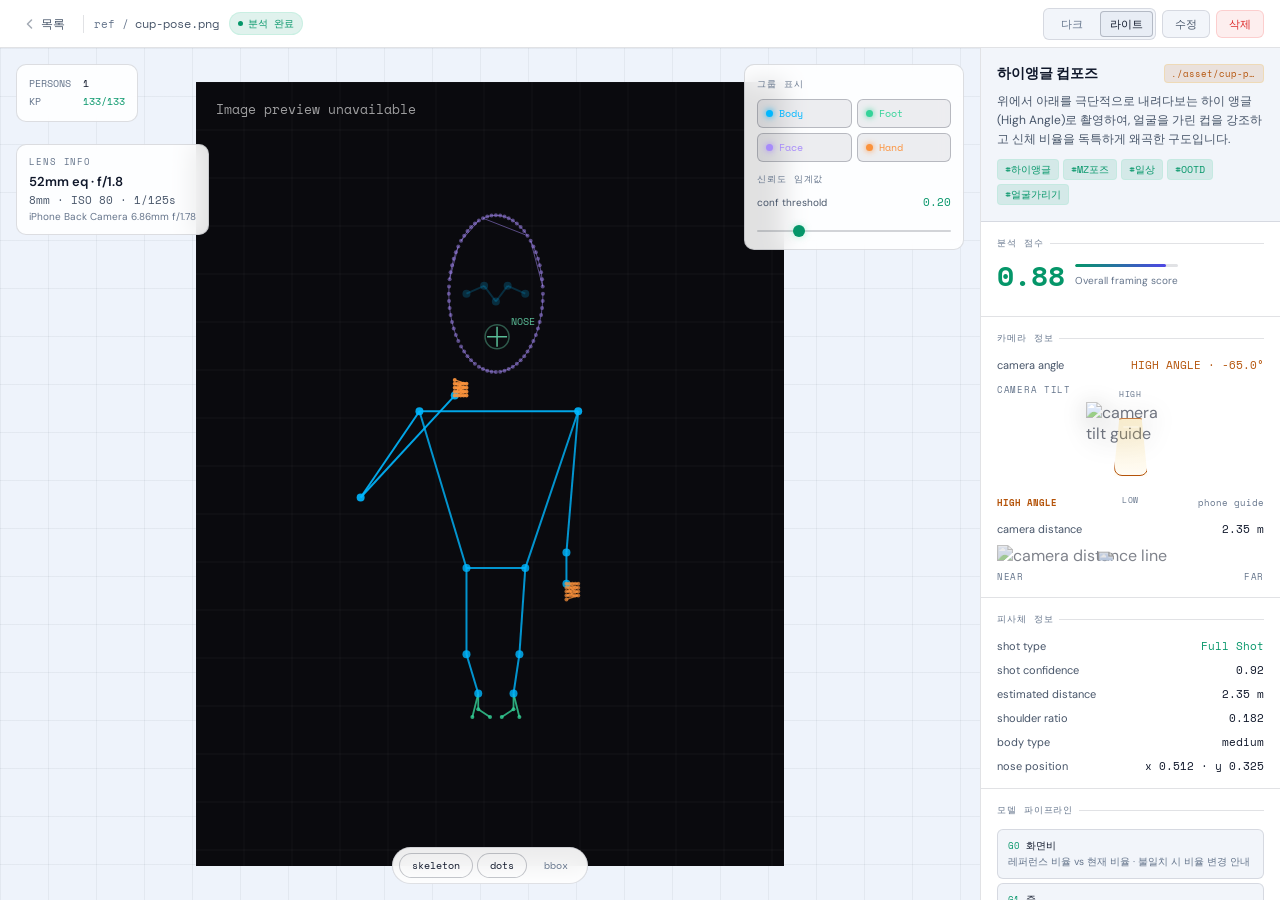
==== commit 221aebed: "fix: 토글 버튼으로 수정" ====
--- a/index.html
+++ b/index.html
@@ -135,6 +135,33 @@
     .top-btn:hover { border-color: var(--border-act); color: var(--text-1); }
     .top-btn.danger { border-color: rgba(248,113,113,0.25); color: var(--red); background: var(--red-dim); }
     .top-btn.danger:hover { border-color: rgba(248,113,113,0.5); }
+    .theme-toggle {
+      display: inline-flex;
+      align-items: center;
+      padding: 2px;
+      border: 1px solid var(--border);
+      border-radius: var(--r-sm);
+      background: var(--bg-card);
+      gap: 2px;
+    }
+    .theme-toggle-btn {
+      min-width: 52px;
+      font-size: 11px;
+      font-family: var(--mono);
+      padding: 5px 10px;
+      border: none;
+      border-radius: 4px;
+      background: transparent;
+      color: var(--text-3);
+      cursor: pointer;
+      transition: all 0.15s;
+    }
+    .theme-toggle-btn:hover { color: var(--text-1); }
+    .theme-toggle-btn.active {
+      background: var(--bg-hover);
+      color: var(--text-1);
+      box-shadow: inset 0 0 0 1px var(--border-act);
+    }
 
     /* ─── LAYOUT ─── */
     .layout {
@@ -434,7 +461,10 @@
       </div>
     </div>
     <div class="topbar-right">
-      <button class="top-btn" id="btnTheme">라이트</button>
+      <div class="theme-toggle" role="radiogroup" aria-label="테마 선택">
+        <button class="theme-toggle-btn" id="btnThemeDark" type="button" role="radio" aria-checked="false" data-theme-value="dark" title="다크 테마로 전환">다크</button>
+        <button class="theme-toggle-btn" id="btnThemeLight" type="button" role="radio" aria-checked="false" data-theme-value="light" title="라이트 테마로 전환">라이트</button>
+      </div>
       <button class="top-btn" id="btnEdit">수정</button>
       <button class="top-btn danger" id="btnDelete">삭제</button>
     </div>
@@ -718,11 +748,11 @@
   const normalized = theme === 'light' ? 'light' : 'dark';
   document.documentElement.setAttribute('data-theme', normalized);
 
-  const btnTheme = document.getElementById('btnTheme');
-  if (btnTheme) {
-    btnTheme.textContent = normalized === 'light' ? '다크' : '라이트';
-    btnTheme.title = normalized === 'light' ? '다크 테마로 전환' : '라이트 테마로 전환';
-  }
+  document.querySelectorAll('.theme-toggle-btn').forEach((btn) => {
+    const isActive = btn.dataset.themeValue === normalized;
+    btn.classList.toggle('active', isActive);
+    btn.setAttribute('aria-checked', String(isActive));
+  });
 }
 
 function initTheme() {
@@ -1143,10 +1173,14 @@
 }
 
 // Events
-const btnTheme = document.getElementById('btnTheme');
-if (btnTheme) {
-  btnTheme.onclick = () => toggleTheme();
-}
+document.querySelectorAll('.theme-toggle-btn').forEach((btn) => {
+  btn.onclick = () => {
+    const nextTheme = btn.dataset.themeValue;
+    if (!nextTheme) return;
+    applyTheme(nextTheme);
+    localStorage.setItem(THEME_STORAGE_KEY, nextTheme);
+  };
+});
 
 document.getElementById('confSlider').oninput = (e) => {
   state.confThreshold = e.target.value / 100;
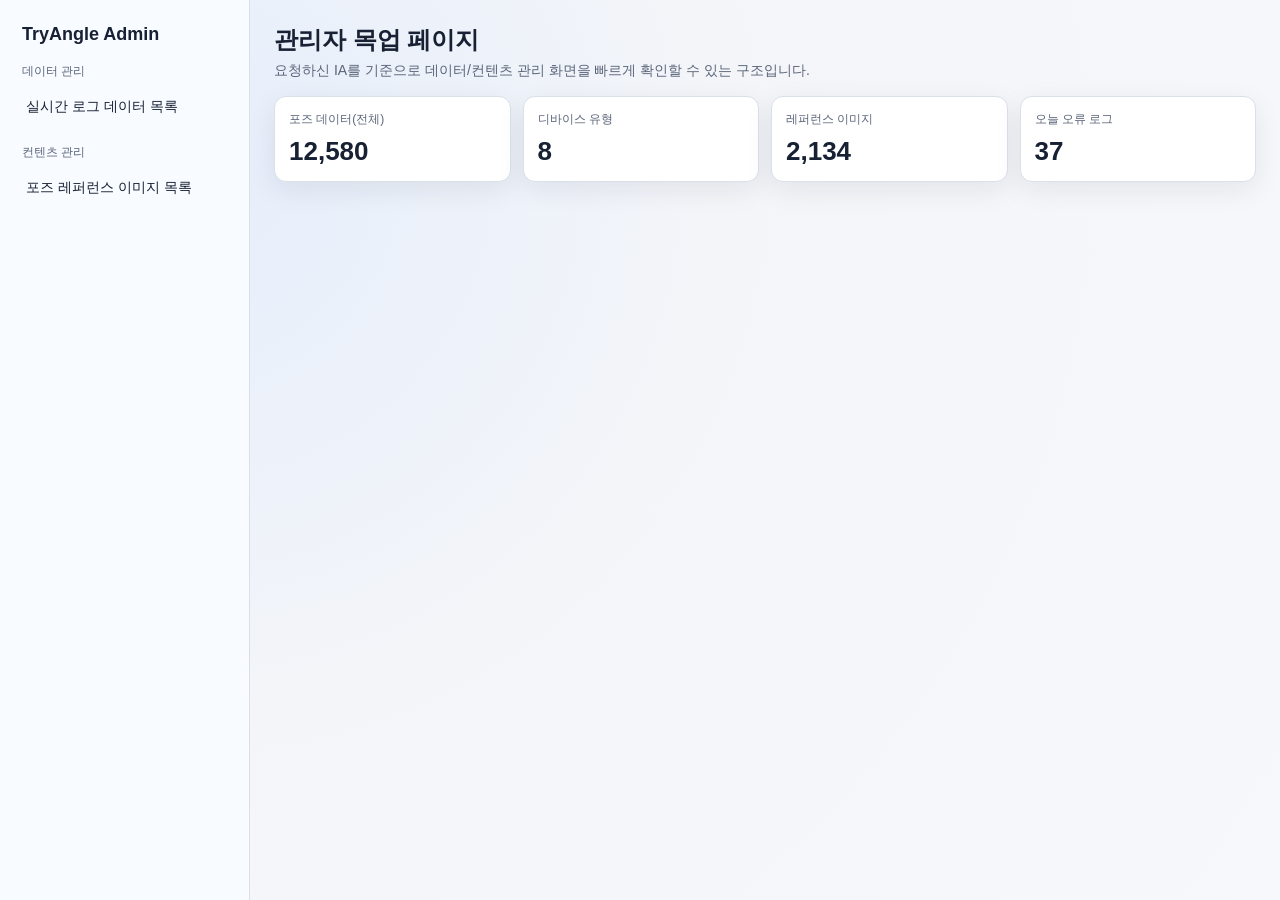
==== commit d5758d57: "feat: 전체 구조 수정" ====
--- a/index.html
+++ b/index.html
@@ -2,1240 +2,41 @@
 <html lang="ko">
 <head>
   <meta charset="UTF-8">
-  <title>Pose Studio — Detail View</title>
-  <link rel="preconnect" href="https://fonts.googleapis.com">
-  <link href="https://fonts.googleapis.com/css2?family=Space+Mono:wght@400;700&family=DM+Sans:wght@300;400;500;600&display=swap" rel="stylesheet">
-  <style>
-    :root {
-      --bg:         #0a0a0c;
-      --bg-panel:   #111114;
-      --bg-card:    #18181c;
-      --bg-hover:   #202026;
-      --border:     rgba(255,255,255,0.07);
-      --border-act: rgba(255,255,255,0.18);
-      --text-1:     #f0f0f2;
-      --text-2:     #9090a0;
-      --text-3:     #55555f;
-      --accent:     #6ee7b7;
-      --accent-dim: rgba(110,231,183,0.12);
-      --accent-2:   #818cf8;
-      --amber:      #fbbf24;
-      --amber-dim:  rgba(251,191,36,0.12);
-      --red:        #f87171;
-      --red-dim:    rgba(248,113,113,0.1);
-      --mono:       'Space Mono', monospace;
-      --sans:       'DM Sans', sans-serif;
-      --r:          10px;
-      --r-sm:       6px;
-      --panel-w:    300px;
-
-      --canvas-bg:  #06060a;
-      --canvas-grid: rgba(255,255,255,0.025);
-      --glass-bg:   rgba(6,6,10,0.82);
-      --glass-bg-strong: rgba(6,6,10,0.9);
-      --glass-border: rgba(255,255,255,0.07);
-      --input-track: rgba(255,255,255,0.12);
-      --chip-bg: rgba(255,255,255,0.02);
-      --chip-bg-active: rgba(255,255,255,0.05);
-      --control-pill-bg: rgba(6,6,10,0.85);
-      --loading-track: rgba(255,255,255,0.08);
-    }
-
-    :root[data-theme="light"] {
-      --bg:         #f6f8fc;
-      --bg-panel:   #ffffff;
-      --bg-card:    #f2f5fa;
-      --bg-hover:   #e8edf5;
-      --border:     rgba(15,23,42,0.12);
-      --border-act: rgba(15,23,42,0.24);
-      --text-1:     #0f172a;
-      --text-2:     #475569;
-      --text-3:     #64748b;
-      --accent:     #059669;
-      --accent-dim: rgba(5,150,105,0.12);
-      --accent-2:   #4f46e5;
-      --amber:      #b45309;
-      --amber-dim:  rgba(180,83,9,0.12);
-      --red:        #dc2626;
-      --red-dim:    rgba(220,38,38,0.08);
-
-      --canvas-bg:  #eef3fb;
-      --canvas-grid: rgba(15,23,42,0.05);
-      --glass-bg:   rgba(255,255,255,0.88);
-      --glass-bg-strong: rgba(255,255,255,0.95);
-      --glass-border: rgba(15,23,42,0.14);
-      --input-track: rgba(15,23,42,0.18);
-      --chip-bg: rgba(15,23,42,0.03);
-      --chip-bg-active: rgba(15,23,42,0.07);
-      --control-pill-bg: rgba(255,255,255,0.92);
-      --loading-track: rgba(15,23,42,0.15);
-    }
-
-    *, *::before, *::after { box-sizing: border-box; margin: 0; padding: 0; }
-
-    html, body { height: 100%; overflow: hidden; background: var(--bg); color: var(--text-1); font-family: var(--sans); }
-
-    /* ─── TOPBAR ─── */
-    .topbar {
-      height: 48px;
-      display: flex;
-      align-items: center;
-      justify-content: space-between;
-      padding: 0 16px;
-      background: var(--bg-panel);
-      border-bottom: 1px solid var(--border);
-      gap: 12px;
-      position: relative;
-      z-index: 50;
-    }
-    .topbar-left { display: flex; align-items: center; gap: 10px; min-width: 0; flex: 1; }
-    .topbar-right { display: flex; align-items: center; gap: 6px; flex-shrink: 0; }
-
-    .back-btn {
-      display: flex; align-items: center; gap: 5px;
-      font-size: 12px; font-family: var(--mono);
-      color: var(--text-2); background: none; border: none; cursor: pointer;
-      padding: 5px 8px; border-radius: var(--r-sm);
-      transition: all 0.15s;
-      white-space: nowrap;
-    }
-    .back-btn:hover { color: var(--text-1); background: var(--bg-card); }
-    .back-btn svg { opacity: 0.5; }
-
-    .topbar-divider { width: 1px; height: 18px; background: var(--border); flex-shrink: 0; }
-
-    .breadcrumb-wrap { display: flex; align-items: center; gap: 6px; min-width: 0; }
-    .breadcrumb {
-      font-size: 11px; font-family: var(--mono); color: var(--text-3);
-      white-space: nowrap; overflow: hidden; text-overflow: ellipsis;
-    }
-    .breadcrumb-name {
-      font-size: 12px; font-family: var(--mono); color: var(--text-2);
-      white-space: nowrap; overflow: hidden; text-overflow: ellipsis;
-    }
-
-    .status-pill {
-      display: flex; align-items: center; gap: 5px;
-      font-size: 10px; font-family: var(--mono);
-      padding: 3px 8px; border-radius: 20px;
-      background: var(--accent-dim); color: var(--accent);
-      border: 1px solid rgba(110,231,183,0.2);
-      white-space: nowrap;
-    }
-    .status-dot { width: 5px; height: 5px; border-radius: 50%; background: var(--accent); animation: pulse 2s infinite; }
-    @keyframes pulse { 0%,100%{opacity:1} 50%{opacity:.4} }
-
-    .top-btn {
-      font-size: 11px; font-family: var(--mono);
-      padding: 5px 12px; border-radius: var(--r-sm);
-      border: 1px solid var(--border); background: var(--bg-card);
-      color: var(--text-2); cursor: pointer; transition: all 0.15s;
-      white-space: nowrap;
-    }
-    .top-btn:hover { border-color: var(--border-act); color: var(--text-1); }
-    .top-btn.danger { border-color: rgba(248,113,113,0.25); color: var(--red); background: var(--red-dim); }
-    .top-btn.danger:hover { border-color: rgba(248,113,113,0.5); }
-    .theme-toggle {
-      display: inline-flex;
-      align-items: center;
-      padding: 2px;
-      border: 1px solid var(--border);
-      border-radius: var(--r-sm);
-      background: var(--bg-card);
-      gap: 2px;
-    }
-    .theme-toggle-btn {
-      min-width: 52px;
-      font-size: 11px;
-      font-family: var(--mono);
-      padding: 5px 10px;
-      border: none;
-      border-radius: 4px;
-      background: transparent;
-      color: var(--text-3);
-      cursor: pointer;
-      transition: all 0.15s;
-    }
-    .theme-toggle-btn:hover { color: var(--text-1); }
-    .theme-toggle-btn.active {
-      background: var(--bg-hover);
-      color: var(--text-1);
-      box-shadow: inset 0 0 0 1px var(--border-act);
-    }
-
-    /* ─── LAYOUT ─── */
-    .layout {
-      display: grid;
-      grid-template-columns: 1fr var(--panel-w);
-      height: calc(100vh - 48px);
-    }
-
-    /* ─── CANVAS PANEL ─── */
-    .canvas-panel {
-      background: var(--canvas-bg);
-      position: relative;
-      display: flex;
-      align-items: center;
-      justify-content: center;
-      overflow: hidden;
-    }
-
-    /* subtle grid bg */
-    .canvas-panel::before {
-      content: '';
-      position: absolute; inset: 0;
-      background-image:
-        linear-gradient(var(--canvas-grid) 1px, transparent 1px),
-        linear-gradient(90deg, var(--canvas-grid) 1px, transparent 1px);
-      background-size: 48px 48px;
-      pointer-events: none;
-    }
-
-    .canvas-wrap { position: relative; }
-    #mainCanvas { display: block; }
-    #overlayCanvas { position: absolute; top: 0; left: 0; cursor: crosshair; }
-
-    /* ─── HUD ELEMENTS ─── */
-    .hud-card {
-      position: absolute;
-      padding: 10px 12px;
-      border-radius: var(--r);
-      background: var(--glass-bg);
-      border: 1px solid var(--glass-border);
-      backdrop-filter: blur(12px);
-      z-index: 20;
-    }
-
-    .hud-tl {
-      top: 16px; left: 16px;
-      font-family: var(--mono); font-size: 10px;
-      line-height: 1.8; color: var(--text-3);
-      min-width: 110px;
-    }
-    .hud-tl span { color: var(--text-1); }
-    .hud-tl .accent-val { color: var(--accent); }
-
-    .lens-card {
-      top: 16px; left: 16px;
-      margin-top: 80px;
-      max-width: 220px;
-    }
-    .lens-label { font-size: 9px; font-family: var(--mono); letter-spacing: 0.1em; text-transform: uppercase; color: var(--text-3); margin-bottom: 5px; }
-    .lens-main { font-size: 13px; font-weight: 600; color: var(--text-1); margin-bottom: 2px; }
-    .lens-sub { font-size: 11px; font-family: var(--mono); color: var(--text-2); margin-bottom: 2px; }
-    .lens-model { font-size: 10px; color: var(--text-3); line-height: 1.4; }
-
-    .angle-card {
-      bottom: 16px; left: 16px;
-      width: 170px;
-    }
-    .angle-header { display: flex; justify-content: space-between; align-items: baseline; margin-bottom: 10px; }
-    .angle-label-sm { font-size: 9px; font-family: var(--mono); letter-spacing: 0.1em; text-transform: uppercase; color: var(--text-3); }
-    .angle-val { font-size: 12px; font-family: var(--mono); color: var(--amber); }
-
-    .tilt-visual-wrap {
-      position: relative;
-      width: 110px; height: 110px;
-      margin: 0 auto 8px;
-    }
-    .tilt-visual-base { width: 100%; height: 100%; display: block; opacity: 0.7; filter: drop-shadow(0 4px 12px rgba(0,0,0,0.4)); }
-    .tilt-phone {
-      position: absolute; left: 50%; top: 50%;
-      width: 42px; height: 72px;
-      --top-inset: 8px;
-      border-radius: 10px;
-      border: 1.5px solid var(--amber);
-      background: linear-gradient(180deg, rgba(251,191,36,0.2), rgba(251,191,36,0.05));
-      transform: translate(-50%, -50%);
-      clip-path: polygon(var(--top-inset) 0, calc(100% - var(--top-inset)) 0, 100% 100%, 0 100%);
-      transition: transform 0.35s ease, clip-path 0.35s ease;
-      box-shadow: 0 0 12px rgba(251,191,36,0.15);
-    }
-    .tilt-phone::before { content: ''; position: absolute; left: 50%; top: 7px; width: 16px; height: 2px; transform: translateX(-50%); border-radius: 999px; background: rgba(255,255,255,0.3); }
-    .tilt-axis { position: absolute; left: 50%; transform: translateX(-50%); font-family: var(--mono); font-size: 8px; letter-spacing: 0.1em; text-transform: uppercase; color: var(--text-3); pointer-events: none; }
-    .tilt-axis.top { top: -14px; }
-    .tilt-axis.bottom { bottom: -14px; }
-    .angle-meta { display: flex; justify-content: space-between; font-family: var(--mono); font-size: 9px; color: var(--text-3); }
-    .angle-meta strong { color: var(--amber); font-weight: 500; }
-
-    /* ─── OVERLAY CONTROLS (top-right of canvas) ─── */
-    .ctrl-panel {
-      position: absolute;
-      top: 16px; right: 16px;
-      width: 220px;
-      z-index: 20;
-    }
-    .ctrl-card {
-      background: var(--glass-bg);
-      border: 1px solid var(--glass-border);
-      backdrop-filter: blur(12px);
-      border-radius: var(--r);
-      padding: 12px;
-      margin-bottom: 8px;
-    }
-    .ctrl-label { font-size: 9px; font-family: var(--mono); letter-spacing: 0.1em; text-transform: uppercase; color: var(--text-3); margin-bottom: 8px; }
-
-    .group-grid {
-      display: grid;
-      grid-template-columns: 1fr 1fr;
-      gap: 5px;
-      margin-bottom: 10px;
-    }
-    .group-chip {
-      display: flex; align-items: center; gap: 6px;
-      padding: 6px 8px; border-radius: var(--r-sm);
-      border: 1px solid var(--border);
-      cursor: pointer; transition: all 0.15s;
-      background: var(--chip-bg);
-    }
-    .group-chip:hover { background: var(--bg-hover); }
-    .group-chip.active { border-color: var(--border-act); background: var(--chip-bg-active); }
-    .group-chip.active .g-dot { box-shadow: 0 0 6px currentColor; }
-    .g-dot { width: 7px; height: 7px; border-radius: 50%; flex-shrink: 0; }
-    .g-name { font-size: 10px; font-family: var(--mono); }
-
-    .conf-row { display: flex; justify-content: space-between; align-items: center; margin-bottom: 6px; }
-    .conf-lbl { font-size: 10px; color: var(--text-2); }
-    .conf-num { font-size: 11px; font-family: var(--mono); color: var(--accent); }
-    input[type=range] {
-      width: 100%; -webkit-appearance: none; appearance: none;
-      height: 2px; border-radius: 999px;
-      background: var(--input-track); outline: none; cursor: pointer;
-    }
-    input[type=range]::-webkit-slider-thumb {
-      -webkit-appearance: none; width: 12px; height: 12px;
-      border-radius: 50%; background: var(--accent);
-      box-shadow: 0 0 6px rgba(110,231,183,0.5);
-    }
-
-    /* Bottom controls bar */
-    .canvas-controls {
-      position: absolute; bottom: 16px; left: 50%; transform: translateX(-50%);
-      display: flex; gap: 4px;
-      background: var(--control-pill-bg);
-      border: 1px solid var(--border);
-      padding: 5px 6px; border-radius: 30px;
-      backdrop-filter: blur(12px);
-      z-index: 20;
-    }
-    .ctrl-btn {
-      background: none; border: 1px solid transparent;
-      color: var(--text-3); font-size: 10px; font-family: var(--mono);
-      padding: 4px 12px; border-radius: 20px; cursor: pointer; transition: all 0.15s;
-    }
-    .ctrl-btn:hover { color: var(--text-1); border-color: var(--border); }
-    .ctrl-btn.active { background: rgba(255,255,255,0.07); border-color: var(--border-act); color: var(--text-1); }
-
-    /* Hover KP info */
-    .kp-hover-info {
-      position: absolute; top: 0; left: 0;
-      background: var(--glass-bg-strong);
-      border: 1px solid var(--glass-border);
-      color: var(--text-1); font-family: var(--mono); font-size: 10px;
-      padding: 7px 10px; border-radius: var(--r-sm); line-height: 1.8;
-      display: none; pointer-events: none; z-index: 30;
-    }
-
-    /* Loading overlay */
-    .loading-overlay {
-      position: absolute; inset: 0; background: var(--canvas-bg);
-      display: flex; flex-direction: column; align-items: center; justify-content: center; gap: 14px; z-index: 100;
-    }
-    .loading-title { font-family: var(--mono); font-size: 10px; letter-spacing: 0.12em; text-transform: uppercase; color: var(--text-3); }
-    .loading-bar { width: 100px; height: 1px; background: var(--loading-track); border-radius: 1px; overflow: hidden; }
-    .loading-fill { height: 100%; background: var(--accent); width: 0%; transition: width 0.3s ease; }
-    .loading-text { font-family: var(--mono); font-size: 10px; color: var(--text-3); }
-
-    /* ─── RIGHT PANEL ─── */
-    .right-panel {
-      background: var(--bg-panel);
-      border-left: 1px solid var(--border);
-      overflow-y: auto;
-      overflow-x: hidden;
-      display: flex; flex-direction: column;
-      scrollbar-width: thin;
-      scrollbar-color: var(--bg-hover) transparent;
-    }
-    .right-panel::-webkit-scrollbar { width: 4px; }
-    .right-panel::-webkit-scrollbar-thumb { background: var(--bg-hover); border-radius: 2px; }
-
-    /* ─── IMAGE META HEADER ─── */
-    .img-meta-section {
-      padding: 16px;
-      border-bottom: 1px solid var(--border);
-      background: var(--bg-card);
-    }
-    .img-title-row { display: flex; align-items: flex-start; gap: 8px; margin-bottom: 8px; }
-    .img-title { font-size: 14px; font-weight: 600; color: var(--text-1); line-height: 1.4; flex: 1; }
-    .img-url-chip {
-      flex-shrink: 0; font-size: 9px; font-family: var(--mono);
-      color: var(--amber); background: var(--amber-dim);
-      border: 1px solid rgba(251,191,36,0.2);
-      border-radius: 4px; padding: 2px 6px;
-      max-width: 100px; white-space: nowrap; overflow: hidden; text-overflow: ellipsis;
-    }
-    .img-desc { font-size: 12px; color: var(--text-2); line-height: 1.6; margin-bottom: 10px; }
-    .tag-row { display: flex; flex-wrap: wrap; gap: 4px; }
-    .tag-chip {
-      font-size: 10px; font-family: var(--mono);
-      color: var(--accent); background: var(--accent-dim);
-      border: 1px solid rgba(110,231,183,0.15);
-      border-radius: 4px; padding: 2px 7px;
-    }
-
-    /* ─── PANEL SECTIONS ─── */
-    .panel-section { padding: 14px 16px; border-bottom: 1px solid var(--border); }
-    .section-head {
-      font-size: 9px; font-family: var(--mono); letter-spacing: 0.1em; text-transform: uppercase;
-      color: var(--text-3); margin-bottom: 12px;
-      display: flex; align-items: center; gap: 6px;
-    }
-    .section-head::after { content: ''; flex: 1; height: 1px; background: var(--border); }
-
-    /* ─── METRICS ─── */
-    .metric { display: flex; justify-content: space-between; align-items: center; margin-bottom: 8px; gap: 8px; }
-    .metric:last-child { margin-bottom: 0; }
-    .metric-key { font-size: 11px; color: var(--text-2); }
-    .metric-val { font-size: 11px; font-family: var(--mono); color: var(--text-1); font-weight: 500; }
-    .metric-val.accent { color: var(--accent); }
-    .metric-val.amber { color: var(--amber); }
-
-    .sub-head { font-size: 9px; font-family: var(--mono); letter-spacing: 0.08em; text-transform: uppercase; color: var(--text-3); margin: 10px 0 6px; }
-
-    /* Camera tilt inside panel */
-    .tilt-mini-wrap {
-      position: relative; width: 90px; height: 90px; margin: 0 auto 6px;
-    }
-
-    /* Distance line */
-    .dist-line-wrap {
-      position: relative; margin-top: 4px;
-    }
-    .dist-line-track {
-      position: relative;
-    }
-    .dist-line-track.distance { aspect-ratio: 226 / 18; }
-    .metric-line-svg { position: absolute; inset: 0; width: 100%; height: 100%; object-fit: contain; display: block; opacity: 0.6; filter: invert(0.12); }
-    .metric-camera-marker { position: absolute; width: 18px; height: 9px; transform: translate(-50%,-50%); transition: left 0.35s ease, top 0.35s ease, transform 0.35s ease; filter: invert(0.1); pointer-events: none; }
-    .dist-ends { display: flex; justify-content: space-between; font-family: var(--mono); font-size: 9px; color: var(--text-3); text-transform: uppercase; letter-spacing: 0.06em; margin-top: 4px; }
-
-    /* ─── PIPELINE ─── */
-    .pipeline { display: flex; flex-direction: column; gap: 4px; }
-    .pipe-node {
-      padding: 8px 10px; border-radius: var(--r-sm);
-      border: 1px solid var(--border); background: var(--bg-card);
-      transition: border-color 0.15s;
-    }
-    .pipe-node:hover { border-color: var(--border-act); }
-    .pipe-node-title { font-size: 10px; font-family: var(--mono); color: var(--text-1); margin-bottom: 2px; display: flex; align-items: center; gap: 6px; }
-    .pipe-gate { font-size: 9px; color: var(--accent); }
-    .pipe-desc { font-size: 10px; color: var(--text-3); line-height: 1.45; }
-    .pipe-arrow { text-align: center; font-size: 9px; color: var(--text-3); font-family: var(--mono); }
-
-    /* ─── SCORE BADGE ─── */
-    .score-row { display: flex; align-items: center; gap: 10px; margin-bottom: 12px; }
-    .score-big { font-size: 28px; font-family: var(--mono); color: var(--accent); font-weight: 700; line-height: 1; }
-    .score-label { font-size: 10px; color: var(--text-3); line-height: 1.5; }
-    .score-bar { flex: 1; height: 3px; background: var(--border); border-radius: 3px; overflow: hidden; }
-    .score-fill { height: 100%; background: linear-gradient(90deg, var(--accent), var(--accent-2)); border-radius: 3px; }
-  </style>
+  <meta name="viewport" content="width=device-width,initial-scale=1">
+  <title>Admin Mock - 홈</title>
+  <link rel="stylesheet" href="./assets/admin.css">
 </head>
 <body>
-<div class="app" style="height:100%;display:flex;flex-direction:column;">
+  <div class="shell">
+    <aside class="sidebar">
+      <div class="brand">TryAngle Admin</div>
+      <div class="nav-title">데이터 관리</div>
+      <ul class="nav-list">
+        <li><a href="./realtime/realtime-list.html">실시간 로그 데이터 목록</a></li>
+      </ul>
+      <div class="nav-title">컨텐츠 관리</div>
+      <ul class="nav-list">
+        <li><a href="./content/ref-img-gallery.html">포즈 레퍼런스 이미지 목록</a></li>
+      </ul>
+    </aside>
 
-  <!-- TOPBAR -->
-  <div class="topbar">
-    <div class="topbar-left">
-      <button class="back-btn">
-        <svg width="12" height="12" viewBox="0 0 12 12" fill="none"><path d="M7.5 2L3.5 6L7.5 10" stroke="currentColor" stroke-width="1.5" stroke-linecap="round" stroke-linejoin="round"/></svg>
-        목록
-      </button>
-      <div class="topbar-divider"></div>
-      <div class="breadcrumb-wrap">
-        <span class="breadcrumb">ref /</span>
-        <span class="breadcrumb-name" id="breadcrumbName">hot1.jpg</span>
-      </div>
-      <div class="status-pill">
-        <div class="status-dot"></div>
-        분석 완료
-      </div>
-    </div>
-    <div class="topbar-right">
-      <div class="theme-toggle" role="radiogroup" aria-label="테마 선택">
-        <button class="theme-toggle-btn" id="btnThemeDark" type="button" role="radio" aria-checked="false" data-theme-value="dark" title="다크 테마로 전환">다크</button>
-        <button class="theme-toggle-btn" id="btnThemeLight" type="button" role="radio" aria-checked="false" data-theme-value="light" title="라이트 테마로 전환">라이트</button>
-      </div>
-      <button class="top-btn" id="btnEdit">수정</button>
-      <button class="top-btn danger" id="btnDelete">삭제</button>
-    </div>
-  </div>
-
-  <!-- MAIN LAYOUT -->
-  <div class="layout" style="flex:1;min-height:0;">
-
-    <!-- CANVAS PANEL -->
-    <div class="canvas-panel" id="canvasPanel">
-      <div class="canvas-wrap">
-        <canvas id="mainCanvas"></canvas>
-        <canvas id="overlayCanvas"></canvas>
-      </div>
-
-      <!-- Loading -->
-      <div class="loading-overlay" id="loadingOverlay">
-        <div class="loading-title">Pose Studio</div>
-        <div class="loading-bar"><div class="loading-fill" id="loadingFill"></div></div>
-        <div class="loading-text" id="loadingText">초기화 중...</div>
-      </div>
-
-      <!-- HUD top-left: stats -->
-      <div class="hud-card hud-tl">
-        PERSONS &nbsp;<span id="hudPersons">1</span><br>
-        KP &nbsp;&nbsp;&nbsp;&nbsp;&nbsp;&nbsp;<span class="accent-val" id="hudKp">—</span>
-      </div>
-
-      <!-- Lens info -->
-      <div class="hud-card lens-card">
-        <div class="lens-label">lens info</div>
-        <div class="lens-main" id="lensInfoMain">—mm eq · f/—</div>
-        <div class="lens-sub" id="lensInfoSub">—</div>
-        <div class="lens-model" id="lensInfoModel">—</div>
-      </div>
-
-      <!-- Controls panel top-right -->
-      <div class="ctrl-panel">
-        <div class="ctrl-card">
-          <div class="ctrl-label">그룹 표시</div>
-          <div class="group-grid" id="groupList">
-            <div class="group-chip active" data-group="body">
-              <div class="g-dot" style="background:#00B7FF;color:#00B7FF"></div>
-              <span class="g-name" style="color:#00B7FF">Body</span>
-            </div>
-            <div class="group-chip active" data-group="foot">
-              <div class="g-dot" style="background:#34d399;color:#34d399"></div>
-              <span class="g-name" style="color:#34d399">Foot</span>
-            </div>
-            <div class="group-chip active" data-group="face">
-              <div class="g-dot" style="background:#a78bfa;color:#a78bfa"></div>
-              <span class="g-name" style="color:#a78bfa">Face</span>
-            </div>
-            <div class="group-chip active" data-group="hand">
-              <div class="g-dot" style="background:#fb923c;color:#fb923c"></div>
-              <span class="g-name" style="color:#fb923c">Hand</span>
-            </div>
-          </div>
-          <div class="ctrl-label" style="margin-top:4px;">신뢰도 임계값</div>
-          <div class="conf-row">
-            <span class="conf-lbl">conf threshold</span>
-            <span class="conf-num" id="confVal">0.20</span>
-          </div>
-          <input type="range" id="confSlider" min="0" max="100" value="20">
+    <main class="main">
+      <div class="page-head">
+        <div>
+          <h1>관리자 목업 페이지</h1>
+          <p>요청하신 IA를 기준으로 데이터/컨텐츠 관리 화면을 빠르게 확인할 수 있는 구조입니다.</p>
         </div>
       </div>
 
-      <!-- Bottom toggles -->
-      <div class="canvas-controls">
-        <button class="ctrl-btn active" id="btnSkeleton">skeleton</button>
-        <button class="ctrl-btn active" id="btnDots">dots</button>
-        <button class="ctrl-btn" id="btnBbox">bbox</button>
+      <div class="grid">
+        <div class="card"><div class="label">포즈 데이터(전체)</div><div class="value">12,580</div></div>
+        <div class="card"><div class="label">디바이스 유형</div><div class="value">8</div></div>
+        <div class="card"><div class="label">레퍼런스 이미지</div><div class="value">2,134</div></div>
+        <div class="card"><div class="label">오늘 오류 로그</div><div class="value">37</div></div>
       </div>
 
-      <!-- KP hover tooltip -->
-      <div class="kp-hover-info" id="kpInfo"></div>
-    </div>
 
-    <!-- RIGHT PANEL -->
-    <div class="right-panel">
-
-      <!-- Image meta -->
-      <div class="img-meta-section" id="imageMetaTopbar">
-        <div class="img-title-row">
-          <div class="img-title" id="imgTitleText">로딩 중...</div>
-          <div class="img-url-chip" id="imgUrlText">—</div>
-        </div>
-        <div class="img-desc" id="imgDescText">JSON 데이터 로딩 중...</div>
-        <div class="tag-row" id="imgTagsText"></div>
-      </div>
-
-      <!-- Overall score -->
-      <div class="panel-section">
-        <div class="section-head">분석 점수</div>
-        <div class="score-row">
-          <div class="score-big" id="overallScore">0.88</div>
-          <div>
-            <div class="score-bar"><div class="score-fill" id="scoreFillBar" style="width:88%"></div></div>
-            <div class="score-label" style="margin-top:6px;">Overall framing score</div>
-          </div>
-        </div>
-      </div>
-
-      <!-- Camera info -->
-      <div class="panel-section">
-        <div class="section-head">카메라 정보</div>
-
-        <div class="metric">
-          <span class="metric-key">camera angle</span>
-          <span class="metric-val amber" id="camAngleText">—</span>
-        </div>
-
-        <!-- Mini tilt -->
-        <div class="sub-head">camera tilt</div>
-        <div class="tilt-mini-wrap" style="position:relative;width:90px;height:90px;margin:0 auto 4px;">
-          <span class="tilt-axis top" style="font-size:8px;position:absolute;left:50%;transform:translateX(-50%);top:-14px;font-family:var(--mono);color:var(--text-3);text-transform:uppercase;letter-spacing:.08em">high</span>
-          <img class="tilt-visual-base" src="./asset/tilt-icon.svg" alt="camera tilt guide" style="width:100%;height:100%;display:block;opacity:.6;">
-          <div class="tilt-phone" id="tiltPhonePanel" style="position:absolute;left:50%;top:50%;width:34px;height:58px;border-radius:8px;border:1.5px solid var(--amber);background:linear-gradient(180deg,rgba(251,191,36,.2),rgba(251,191,36,.05));transform:translate(-50%,-50%);clip-path:polygon(var(--top-inset) 0,calc(100% - var(--top-inset)) 0,100% 100%,0 100%);transition:transform .35s ease,clip-path .35s ease;--top-inset:8px;"></div>
-          <span class="tilt-axis bottom" style="font-size:8px;position:absolute;left:50%;transform:translateX(-50%);bottom:-14px;font-family:var(--mono);color:var(--text-3);text-transform:uppercase;letter-spacing:.08em">low</span>
-        </div>
-        <div style="display:flex;justify-content:space-between;font-family:var(--mono);font-size:9px;color:var(--text-3);margin-bottom:12px;">
-          <span id="tiltAngleLabelPanel"><strong style="color:var(--amber)">—</strong></span>
-          <span>phone guide</span>
-        </div>
-
-        <!-- Distance -->
-        <div class="metric">
-          <span class="metric-key">camera distance</span>
-          <span class="metric-val" id="distanceText">—</span>
-        </div>
-        <div class="dist-line-wrap">
-          <div class="dist-line-track distance" id="distanceLineTrack">
-            <img class="metric-line-svg" src="./asset/camera-distance-line.svg" alt="camera distance line">
-            <img class="metric-camera-marker" id="distanceLineCamera" src="./asset/camera-icon.svg" alt="camera marker">
-          </div>
-          <div class="dist-ends"><span>near</span><span>far</span></div>
-        </div>
-      </div>
-
-      <!-- Subject info -->
-      <div class="panel-section">
-        <div class="section-head">피사체 정보</div>
-        <div class="metric"><span class="metric-key">shot type</span><span class="metric-val accent" id="shotTypeText">—</span></div>
-        <div class="metric"><span class="metric-key">shot confidence</span><span class="metric-val" id="shotConfText">—</span></div>
-        <div class="metric"><span class="metric-key">estimated distance</span><span class="metric-val" id="subjectDistanceText">—</span></div>
-        <div class="metric"><span class="metric-key">shoulder ratio</span><span class="metric-val" id="shoulderRatioText">—</span></div>
-        <div class="metric"><span class="metric-key">body type</span><span class="metric-val" id="bodyTypeText">—</span></div>
-        <div class="metric"><span class="metric-key">nose position</span><span class="metric-val" id="nosePosText">—</span></div>
-      </div>
-
-      <!-- Pipeline -->
-      <div class="panel-section">
-        <div class="section-head">모델 파이프라인</div>
-        <div class="pipeline">
-          <div class="pipe-node">
-            <div class="pipe-node-title"><span class="pipe-gate">G0</span> 화면비</div>
-            <div class="pipe-desc">레퍼런스 비율 vs 현재 비율 · 불일치 시 비율 변경 안내</div>
-          </div>
-          <div class="pipe-node">
-            <div class="pipe-node-title"><span class="pipe-gate">G1</span> 줌</div>
-            <div class="pipe-desc">35mm 환산 초점거리 비교(±15%) · 줌인/줌아웃 안내</div>
-          </div>
-          <div class="pipe-node">
-            <div class="pipe-node-title"><span class="pipe-gate">G2</span> 거리</div>
-            <div class="pipe-desc">몸통 비율/바운딩박스 기준 거리 · 앞으로/뒤로 안내</div>
-          </div>
-          <div class="pipe-node">
-            <div class="pipe-node-title"><span class="pipe-gate">G3</span> 앵글</div>
-            <div class="pipe-desc">레퍼런스 pitch/roll vs 센서값(±5°) · 각도 조정 안내</div>
-          </div>
-          <div class="pipe-node">
-            <div class="pipe-node-title"><span class="pipe-gate">G4</span> 위치</div>
-            <div class="pipe-desc">인물 중심점 편차 · 좌/우/상/하 이동 안내</div>
-          </div>
-          <div class="pipe-node">
-            <div class="pipe-node-title"><span class="pipe-gate">G5</span> 포즈</div>
-            <div class="pipe-desc">133 관절 각도 일치도 · 최대 2개 관절만 피드백</div>
-          </div>
-        </div>
-      </div>
-
-    </div><!-- /right-panel -->
-  </div><!-- /layout -->
-</div>
-
-<!-- Embedded sample data -->
-<script id="embeddedSampleData" type="application/json">
-{
-  "imgTitle": "하이앵글 컵포즈",
-  "imgDesc": "위에서 아래를 극단적으로 내려다보는 하이 앵글(High Angle)로 촬영하여, 얼굴을 가린 컵을 강조하고 신체 비율을 독특하게 왜곡한 구도입니다.",
-  "imgUrl": "./asset/cup-pose.png",
-  "imgCategory": ["하이앵글", "MZ포즈", "일상", "OOTD", "얼굴가리기"],
-  "refAnalysisOnly": {
-    "refInput": {
-      "imagePath": "/legacy/hot1.jpg",
-      "imageSize": {
-        "width": 736.0,
-        "height": 981.0
-      },
-      "cameraPosition": "unspecified",
-      "aspectRatio": "4:3"
-    },
-    "analysisModulesUsed": [
-      "EXIFModule",
-      "GeoCalibModule",
-      "DepthModule",
-      "FocalLengthModule",
-      "DistanceModule",
-      "FramingModule",
-      "BBoxModule",
-      "SilhouetteModule",
-      "CompositionModule"
-    ],
-    "exifInfo": {
-      "focalLength": 8.0,
-      "focalLength35mm": 52.0,
-      "aperture": 1.8,
-      "iso": 80,
-      "exposureTime": 0.008,
-      "lensModel": "iPhone Back Camera 6.86mm f/1.78"
-    },
-    "geoCalibResult": {
-      "vfovDegrees": 65.0,
-      "rollDegrees": 0.5,
-      "pitchDegrees": -65.2,
-      "focalLength35mm": 24.0,
-      "convergedAtStep": 12,
-      "finalCost": 0.00015
-    },
-    "depthResult": {
-      "compressionIndex": 0.85,
-      "depthMap": null
-    },
-    "focalLengthInfo": {
-      "focalLength35mm": 52,
-      "source": "exif",
-      "confidence": 1.0,
-      "lensType": "normal"
-    },
-    "distanceEstimation": {
-      "shoulderRatio": 0.182,
-      "estimatedDistanceM": 2.35,
-      "bodyTypeAssumption": "medium"
-    },
-    "framingResult": {
-      "shotType": "fullShot",
-      "shotTypeConfidence": 0.92,
-      "headroom": 0.18,
-      "optimalHeadroom": 0.1,
-      "headroomStatus": "loose",
-      "gazeDirection": "downward",
-      "leadRoom": null,
-      "leadRoomStatus": null,
-      "cameraAngle": "highAngle",
-      "cameraAngleValue": -65.0,
-      "bodyCoverage": 0.65,
-      "nosePosition": {
-        "x": 0.512,
-        "y": 0.325
-      },
-      "croppingViolations": [],
-      "overallScore": 0.88
-    },
-    "BBox": "0f0a071c09f618ce",
-    "poseKeypoints": {
-      "count": 133,
-      "indexRange": "0..132",
-      "format": "normalized_xy_confidence",
-        "kp": "[base64]"
-    }
-  }
-}
-</script>
-
-<script>
-const IMAGE_URL = './asset/cup-pose.png';
-const JSON_URL = './data/ai_sample_data.json';
-const THEME_STORAGE_KEY = 'pose-studio-theme';
-
-function applyTheme(theme) {
-  const normalized = theme === 'light' ? 'light' : 'dark';
-  document.documentElement.setAttribute('data-theme', normalized);
-
-  document.querySelectorAll('.theme-toggle-btn').forEach((btn) => {
-    const isActive = btn.dataset.themeValue === normalized;
-    btn.classList.toggle('active', isActive);
-    btn.setAttribute('aria-checked', String(isActive));
-  });
-}
-
-function initTheme() {
-  const saved = localStorage.getItem(THEME_STORAGE_KEY);
-  if (saved === 'light' || saved === 'dark') {
-    applyTheme(saved);
-    return;
-  }
-
-  const prefersLight = window.matchMedia && window.matchMedia('(prefers-color-scheme: light)').matches;
-  applyTheme(prefersLight ? 'light' : 'dark');
-}
-
-function toggleTheme() {
-  const current = document.documentElement.getAttribute('data-theme') === 'light' ? 'light' : 'dark';
-  const next = current === 'light' ? 'dark' : 'light';
-  applyTheme(next);
-  localStorage.setItem(THEME_STORAGE_KEY, next);
-}
-
-const GROUP_COLORS = { body: '#00B7FF', foot: '#34d399', face: '#a78bfa', hand: '#fb923c' };
-
-const BODY_CONNECTIONS = [[0,1],[0,2],[1,3],[2,4],[5,6],[5,7],[7,9],[6,8],[8,10],[5,11],[6,12],[11,12],[11,13],[13,15],[12,14],[14,16]];
-const FOOT_CONNECTIONS = [[15,17],[17,18],[15,19],[16,20],[20,21],[16,22]];
-const HAND_CONNECTIONS = [[0,1],[1,2],[2,3],[3,4],[0,5],[5,6],[6,7],[7,8],[0,9],[9,10],[10,11],[11,12],[0,13],[13,14],[14,15],[15,16],[0,17],[17,18],[18,19],[19,20]];
-const FACE_CONNECTIONS = (() => {
-  const conns = [];
-  for(let i=23; i<39; i++) conns.push([i, i+1]);
-  for(let i=40; i<44; i++) conns.push([i, i+1]);
-  for(let i=45; i<49; i++) conns.push([i, i+1]);
-  for(let i=50; i<53; i++) conns.push([i, i+1]);
-  for(let i=54; i<58; i++) conns.push([i, i+1]);
-  conns.push([53, 54]);
-  for(let i=59; i<64; i++) conns.push([i, i+1]); conns.push([64, 59]);
-  for(let i=65; i<70; i++) conns.push([i, i+1]); conns.push([70, 65]);
-  for(let i=71; i<82; i++) conns.push([i, i+1]); conns.push([82, 71]);
-  for(let i=83; i<90; i++) conns.push([i, i+1]); conns.push([90, 83]);
-  return conns;
-})();
-
-let state = {
-  img: null, person: null,
-  showGroups: {body: true, foot: true, face: true, hand: true},
-  showSkeleton: true, showDots: true, showBbox: false,
-  confThreshold: 0.2,
-  nosePosition: null,
-  sourceWidth: 736,
-  sourceHeight: 981,
-  kpDeclaredCount: 0,
-  kpParsedCount: 0
-};
-
-const mainCanvas = document.getElementById('mainCanvas');
-const overlayCanvas = document.getElementById('overlayCanvas');
-const mCtx = mainCanvas.getContext('2d');
-const oCtx = overlayCanvas.getContext('2d');
-
-const decodeHex = (h) => parseInt(h, 16) / 10000;
-function clamp(v, mn, mx) { return Math.min(mx, Math.max(mn, v)); }
-function toFixedNumber(v, d=1, fb='—') { return Number.isFinite(v) ? v.toFixed(d) : fb; }
-function humanizeToken(v) {
-  if (!v || typeof v !== 'string') return '—';
-  return v.replace(/([a-z])([A-Z])/g, '$1 $2').replace(/^./, c => c.toUpperCase());
-}
-function formatErrorMessage(e) {
-  if (e instanceof Error && e.message) return e.message;
-  if (typeof e === 'string' && e) return e;
-  if (e && typeof e === 'object' && 'type' in e) return `리소스 로딩 실패 (${e.type})`;
-  return '알 수 없는 오류';
-}
-
-function loadImage(url) {
-  return new Promise((res, rej) => {
-    const img = new Image();
-    img.onload = () => res(img);
-    img.onerror = () => rej(new Error('이미지 로딩 실패'));
-    img.src = url;
-  });
-}
-
-function drawBaseCanvas(img, w, h) {
-  mCtx.clearRect(0, 0, w, h);
-  if (img) { mCtx.drawImage(img, 0, 0, w, h); return; }
-  mCtx.fillStyle = '#0a0a0e';
-  mCtx.fillRect(0, 0, w, h);
-  mCtx.strokeStyle = 'rgba(255,255,255,0.04)';
-  mCtx.lineWidth = 1;
-  for (let x = 0; x <= w; x += 48) { mCtx.beginPath(); mCtx.moveTo(x, 0); mCtx.lineTo(x, h); mCtx.stroke(); }
-  for (let y = 0; y <= h; y += 48) { mCtx.beginPath(); mCtx.moveTo(0, y); mCtx.lineTo(w, y); mCtx.stroke(); }
-  mCtx.fillStyle = 'rgba(255,255,255,0.6)';
-  mCtx.font = '13px Space Mono';
-  mCtx.fillText('Image preview unavailable', 20, 32);
-}
-
-function resizeCanvases(w, h) {
-  const panel = document.getElementById('canvasPanel');
-  const pw = panel.clientWidth, ph = panel.clientHeight;
-  const scale = Math.min(pw / w, ph / h) * 0.92;
-  const cw = Math.round(w * scale), ch = Math.round(h * scale);
-  mainCanvas.width = cw; mainCanvas.height = ch;
-  mainCanvas.style.width = cw + 'px'; mainCanvas.style.height = ch + 'px';
-  overlayCanvas.width = cw; overlayCanvas.height = ch;
-  overlayCanvas.style.width = cw + 'px'; overlayCanvas.style.height = ch + 'px';
-  return {cw, ch, scale};
-}
-
-function getAngleLabel(val, cameraAngle) {
-  if (cameraAngle === 'highAngle' || val <= -10) return 'HIGH ANGLE';
-  if (cameraAngle === 'lowAngle' || val >= 10) return 'LOW ANGLE';
-  return 'EYE LEVEL';
-}
-
-function updateAngleVisualization(angleValue, cameraAngle) {
-  const norm = Number.isFinite(angleValue) ? angleValue : 0;
-  const t = clamp(Math.abs(norm), 0, 85) / 85;
-  const topInset = 2.5 + (t * 4.25);
-  const label = getAngleLabel(norm, cameraAngle);
-
-  document.querySelectorAll('.tilt-phone, #tiltPhonePanel').forEach(el => {
-    el.style.setProperty('--top-inset', `${topInset.toFixed(1)}px`);
-  });
-
-  const tiltAngleValueEl = document.getElementById('tiltAngleValue');
-  if (tiltAngleValueEl) tiltAngleValueEl.textContent = `${norm.toFixed(1)}°`;
-
-  const tiltAngleLabelEl = document.getElementById('tiltAngleLabel');
-  if (tiltAngleLabelEl) tiltAngleLabelEl.innerHTML = `<strong>${label}</strong>`;
-
-  const tiltAngleLabelPanelEl = document.getElementById('tiltAngleLabelPanel');
-  if (tiltAngleLabelPanelEl) tiltAngleLabelPanelEl.innerHTML = `<strong style="color:var(--amber)">${label}</strong>`;
-  const angleBadgeEl = document.getElementById('angleBadge');
-  if (angleBadgeEl) angleBadgeEl.textContent = `${label}  ${norm.toFixed(1)}°`;
-}
-
-function formatExposureTime(t) {
-  if (!Number.isFinite(t) || t <= 0) return null;
-  return t >= 1 ? `${t.toFixed(1)}s` : `1/${Math.round(1/t)}s`;
-}
-
-function updateLensInfo(exifInfo = {}, focalLengthInfo = {}) {
-  const eq = focalLengthInfo.focalLength35mm ?? exifInfo.focalLength35mm;
-  const fl = exifInfo.focalLength, ap = exifInfo.aperture, iso = exifInfo.iso;
-  const et = formatExposureTime(exifInfo.exposureTime);
-  document.getElementById('lensInfoMain').textContent = `${eq ?? '—'}mm eq · f/${ap ?? '—'}`;
-  document.getElementById('lensInfoSub').textContent = `${fl ?? '—'}mm · ISO ${iso ?? '—'}${et ? ` · ${et}` : ''}`;
-  document.getElementById('lensInfoModel').textContent = exifInfo.lensModel || 'Lens metadata unavailable';
-}
-
-function updateImageMeta(data = {}) {
-  const ref = data.refAnalysisOnly || {}, refInput = ref.refInput || {};
-  const title = data.imgTitle || 'Untitled Image';
-  const desc = data.imgDesc || '설명이 없습니다.';
-  const url = data.imgUrl || refInput.imagePath || IMAGE_URL;
-  const tags = Array.isArray(data.imgTag) ? data.imgTag : (Array.isArray(data.imgCategory) ? data.imgCategory : []);
-
-  document.getElementById('imgTitleText').textContent = title;
-  document.getElementById('imgDescText').textContent = desc;
-  document.getElementById('imgUrlText').textContent = url;
-  document.getElementById('breadcrumbName').textContent = url.split('/').pop();
-  document.querySelector('.breadcrumb').textContent = 'ref /';
-
-  const tagWrap = document.getElementById('imgTagsText');
-  tagWrap.innerHTML = '';
-  const tagList = tags.length ? tags : ['#no-tag'];
-  tagList.slice(0, 6).forEach((tag) => {
-    const chip = document.createElement('span');
-    chip.className = 'tag-chip';
-    chip.textContent = tag.startsWith('#') ? tag : `#${tag}`;
-    tagWrap.appendChild(chip);
-  });
-}
-
-function getTiltLineYPct(t) { return (0.12 + 0.72 * Math.sin(Math.PI * clamp(t, 0, 1))) * 100; }
-
-function positionMarker(id, t, yPct, rot = 0) {
-  const el = document.getElementById(id);
-  if (!el) return;
-  el.style.left = `${clamp(t, 0, 1) * 100}%`;
-  el.style.top = `${clamp(yPct, 0, 100)}%`;
-  el.style.transform = `translate(-50%, -50%) rotate(${rot}deg)`;
-}
-
-function updateCameraContext(ref = {}) {
-  const framing = ref.framingResult || {}, distance = ref.distanceEstimation || {};
-  const angleValue = Number(framing.cameraAngleValue);
-  const angleLabel = getAngleLabel(angleValue, framing.cameraAngle);
-  const distM = Number(distance.estimatedDistanceM);
-  const nose = framing.nosePosition || null;
-
-  state.nosePosition = nose;
-
-  document.getElementById('camAngleText').textContent = `${angleLabel} · ${toFixedNumber(angleValue, 1)}°`;
-  document.getElementById('distanceText').textContent = `${toFixedNumber(distM, 2)} m`;
-  document.getElementById('shotTypeText').textContent = humanizeToken(framing.shotType);
-  document.getElementById('shotConfText').textContent = toFixedNumber(Number(framing.shotTypeConfidence), 2);
-  document.getElementById('subjectDistanceText').textContent = `${toFixedNumber(distM, 2)} m`;
-  document.getElementById('shoulderRatioText').textContent = toFixedNumber(Number(distance.shoulderRatio), 3);
-  document.getElementById('bodyTypeText').textContent = distance.bodyTypeAssumption || '—';
-  document.getElementById('nosePosText').textContent = nose
-    ? `x ${toFixedNumber(Number(nose.x), 3)} · y ${toFixedNumber(Number(nose.y), 3)}`
-    : 'x — · y —';
-
-  // Score
-  const score = Number(framing.overallScore);
-  if (Number.isFinite(score)) {
-    document.getElementById('overallScore').textContent = score.toFixed(2);
-    document.getElementById('scoreFillBar').style.width = `${(score * 100).toFixed(0)}%`;
-  }
-
-  const tiltT = clamp((angleValue + 90) / 180, 0, 1);
-  const tiltY = getTiltLineYPct(tiltT);
-  positionMarker('tiltLineCamera', tiltT, tiltY, clamp(angleValue, -80, 80) / 4);
-
-  const distT = clamp((distM - 0.5) / 4.5, 0, 1);
-  positionMarker('distanceLineCamera', distT, 50, 0);
-}
-
-async function loadSampleData() {
-  try {
-    const r = await fetch(JSON_URL);
-    if (!r.ok) throw new Error(`HTTP ${r.status}`);
-    return await r.json();
-  } catch (e) {
-    const el = document.getElementById('embeddedSampleData');
-    if (!el?.textContent?.trim()) throw e;
-    console.warn('외부 JSON 로딩 실패, 인라인 데이터 사용', e);
-    return JSON.parse(el.textContent);
-  }
-}
-
-function parseKps(hex, count) {
-  const kps = [];
-  for (let i = 0; i < count; i++) {
-    const off = i * 12;
-    if (off + 12 > hex.length) break;
-    kps.push({ x: decodeHex(hex.slice(off, off+4)), y: decodeHex(hex.slice(off+4, off+8)), conf: decodeHex(hex.slice(off+8, off+12)) });
-  }
-  return kps;
-}
-
-function getKpStats(kps) {
-  if (!kps.length) return {minX:0, maxX:0, minY:0, maxY:0, outOfRangeCount:0};
-  let minX=Infinity, maxX=-Infinity, minY=Infinity, maxY=-Infinity, out=0;
-  kps.forEach(k => {
-    minX = Math.min(minX, k.x); maxX = Math.max(maxX, k.x);
-    minY = Math.min(minY, k.y); maxY = Math.max(maxY, k.y);
-    if (k.x < 0 || k.x > 1 || k.y < 0 || k.y > 1) out++;
-  });
-  return {minX, maxX, minY, maxY, outOfRangeCount: out};
-}
-
-function projectKpsIntoBbox(kps, bbox) {
-  if (!kps.length) return kps;
-  const s = getKpStats(kps);
-  const rx = Math.max(s.maxX - s.minX, 1e-6), ry = Math.max(s.maxY - s.minY, 1e-6);
-  return kps.map(k => ({
-    x: clamp(bbox.x + ((k.x - s.minX) / rx) * bbox.w, 0, 1),
-    y: clamp(bbox.y + ((k.y - s.minY) / ry) * bbox.h, 0, 1),
-    conf: clamp(k.conf, 0, 1)
-  }));
-}
-
-function adaptKpsToImageSpace(kps, bbox, dc) {
-  const s = getKpStats(kps);
-  if (!s.outOfRangeCount) return kps;
-  console.warn(`키포인트 재투영: out=${s.outOfRangeCount}`, s);
-  return projectKpsIntoBbox(kps, bbox);
-}
-
-function getGroup(i) {
-  if (i <= 16) return 'body';
-  if (i <= 22) return 'foot';
-  if (i <= 90) return 'face';
-  return 'hand';
-}
-
-function draw() {
-  const {width: cw, height: ch} = overlayCanvas;
-  oCtx.clearRect(0, 0, cw, ch);
-  if (!state.person) return;
-  const kps = state.person.kps, thr = state.confThreshold;
-
-  const conn = (a, b, color, w=2) => {
-    const ka = kps[a], kb = kps[b];
-    if (!ka || !kb) return;
-    oCtx.beginPath();
-    oCtx.moveTo(ka.x * cw, ka.y * ch);
-    oCtx.lineTo(kb.x * cw, kb.y * ch);
-    oCtx.strokeStyle = color;
-    oCtx.globalAlpha = (ka.conf < thr || kb.conf < thr) ? 0.1 : Math.min(ka.conf, kb.conf);
-    oCtx.lineWidth = w;
-    oCtx.stroke();
-  };
-
-  if (state.showSkeleton) {
-    if (state.showGroups.body) BODY_CONNECTIONS.forEach(([a,b]) => conn(a, b, GROUP_COLORS.body, 2));
-    if (state.showGroups.foot) FOOT_CONNECTIONS.forEach(([a,b]) => conn(a, b, GROUP_COLORS.foot, 1.8));
-    if (state.showGroups.face) FACE_CONNECTIONS.forEach(([a,b]) => conn(a, b, GROUP_COLORS.face, 1.0));
-    if (state.showGroups.hand) {
-      HAND_CONNECTIONS.forEach(([a,b]) => conn(91+a, 91+b, GROUP_COLORS.hand, 1.4));
-      HAND_CONNECTIONS.forEach(([a,b]) => conn(112+a, 112+b, GROUP_COLORS.hand, 1.4));
-    }
-  }
-
-  if (state.showDots) {
-    kps.forEach((kp, i) => {
-      const g = getGroup(i);
-      if (!state.showGroups[g]) return;
-      oCtx.beginPath();
-      oCtx.arc(kp.x * cw, kp.y * ch, g === 'body' ? 4 : 2, 0, Math.PI*2);
-      oCtx.fillStyle = GROUP_COLORS[g];
-      oCtx.globalAlpha = kp.conf < thr ? 0.1 : kp.conf;
-      oCtx.fill();
-    });
-  }
-
-  if (state.nosePosition) {
-    const nx = Number(state.nosePosition.x) * cw, ny = Number(state.nosePosition.y) * ch;
-    oCtx.save();
-    oCtx.strokeStyle = 'rgba(110,231,183,0.9)';
-    oCtx.lineWidth = 1.5;
-    oCtx.beginPath();
-    oCtx.moveTo(nx-10, ny); oCtx.lineTo(nx+10, ny);
-    oCtx.moveTo(nx, ny-10); oCtx.lineTo(nx, ny+10);
-    oCtx.stroke();
-    oCtx.beginPath();
-    oCtx.arc(nx, ny, 12, 0, Math.PI*2);
-    oCtx.strokeStyle = 'rgba(110,231,183,0.4)';
-    oCtx.stroke();
-    oCtx.fillStyle = 'rgba(110,231,183,0.9)';
-    oCtx.font = '10px Space Mono';
-    oCtx.fillText('NOSE', nx+14, ny-12);
-    oCtx.restore();
-  }
-
-  if (state.showBbox) {
-    const b = state.person.bbox;
-    const bx = b.x * cw;
-    const by = b.y * ch;
-    const bw = b.w * cw;
-    const bh = b.h * ch;
-
-    oCtx.save();
-    oCtx.globalAlpha = 1;
-
-    oCtx.fillStyle = 'rgba(110,231,183,0.08)';
-    oCtx.fillRect(bx, by, bw, bh);
-
-    oCtx.strokeStyle = 'rgba(110,231,183,0.95)';
-    oCtx.lineWidth = 2;
-    oCtx.setLineDash([8, 4]);
-    oCtx.shadowColor = 'rgba(110,231,183,0.45)';
-    oCtx.shadowBlur = 8;
-    oCtx.strokeRect(bx, by, bw, bh);
-    oCtx.setLineDash([]);
-    oCtx.shadowBlur = 0;
-
-    const c = 10;
-    oCtx.strokeStyle = 'rgba(110,231,183,1)';
-    oCtx.lineWidth = 2.5;
-    // top-left
-    oCtx.beginPath(); oCtx.moveTo(bx, by + c); oCtx.lineTo(bx, by); oCtx.lineTo(bx + c, by); oCtx.stroke();
-    // top-right
-    oCtx.beginPath(); oCtx.moveTo(bx + bw - c, by); oCtx.lineTo(bx + bw, by); oCtx.lineTo(bx + bw, by + c); oCtx.stroke();
-    // bottom-left
-    oCtx.beginPath(); oCtx.moveTo(bx, by + bh - c); oCtx.lineTo(bx, by + bh); oCtx.lineTo(bx + c, by + bh); oCtx.stroke();
-    // bottom-right
-    oCtx.beginPath(); oCtx.moveTo(bx + bw - c, by + bh); oCtx.lineTo(bx + bw, by + bh); oCtx.lineTo(bx + bw, by + bh - c); oCtx.stroke();
-
-    oCtx.restore();
-  }
-  oCtx.globalAlpha = 1;
-}
-
-async function init() {
-  const lo = document.getElementById('loadingOverlay');
-  const fill = document.getElementById('loadingFill');
-  const txt = document.getElementById('loadingText');
-  try {
-    txt.textContent = '데이터 로딩 중...'; fill.style.width = '30%';
-    const data = await loadSampleData();
-    updateImageMeta(data);
-    fill.style.width = '60%';
-    txt.textContent = '이미지 로딩 중...';
-
-    const img = await loadImage(data.imgUrl || IMAGE_URL).catch(e => { console.warn('이미지 로딩 실패, 플레이스홀더 사용', e); return null; });
-
-    const ref = data.refAnalysisOnly;
-    const bRaw = ref.BBox;
-    const dc = Number(ref.poseKeypoints.count) || 0;
-    const bbox = { x: decodeHex(bRaw.slice(0,4)), y: decodeHex(bRaw.slice(4,8)), w: decodeHex(bRaw.slice(8,12)), h: decodeHex(bRaw.slice(12,16)) };
-    const parsedKps = parseKps(ref.poseKeypoints.kp, dc);
-    const adaptedKps = adaptKpsToImageSpace(parsedKps, bbox, dc);
-
-    state.person = { bbox, kps: adaptedKps, rawBbox: bRaw };
-    state.kpDeclaredCount = dc;
-    state.kpParsedCount = adaptedKps.length;
-    state.img = img;
-
-    const sw = img?.width || ref.refInput.imageSize.width || 736;
-    const sh = img?.height || ref.refInput.imageSize.height || 981;
-    state.sourceWidth = sw; state.sourceHeight = sh;
-    const {cw, ch} = resizeCanvases(sw, sh);
-
-    drawBaseCanvas(img, cw, ch);
-    updateAngleVisualization(ref.framingResult.cameraAngleValue, ref.framingResult.cameraAngle);
-    updateLensInfo(ref.exifInfo, ref.focalLengthInfo);
-    updateCameraContext(ref);
-    document.getElementById('hudKp').textContent = `${state.kpParsedCount}/${state.kpDeclaredCount}`;
-
-    draw();
-    fill.style.width = '100%';
-    setTimeout(() => { lo.style.opacity = '0'; lo.style.transition = 'opacity 0.3s'; setTimeout(() => lo.style.display = 'none', 300); }, 200);
-  } catch(e) {
-    txt.textContent = '오류: ' + formatErrorMessage(e);
-    console.error(e);
-  }
-}
-
-// Events
-document.querySelectorAll('.theme-toggle-btn').forEach((btn) => {
-  btn.onclick = () => {
-    const nextTheme = btn.dataset.themeValue;
-    if (!nextTheme) return;
-    applyTheme(nextTheme);
-    localStorage.setItem(THEME_STORAGE_KEY, nextTheme);
-  };
-});
-
-document.getElementById('confSlider').oninput = (e) => {
-  state.confThreshold = e.target.value / 100;
-  document.getElementById('confVal').textContent = state.confThreshold.toFixed(2);
-  draw();
-};
-document.getElementById('btnSkeleton').onclick = (e) => { state.showSkeleton = !state.showSkeleton; e.target.classList.toggle('active'); draw(); };
-document.getElementById('btnDots').onclick = (e) => { state.showDots = !state.showDots; e.target.classList.toggle('active'); draw(); };
-document.getElementById('btnBbox').onclick = (e) => { state.showBbox = !state.showBbox; e.target.classList.toggle('active'); draw(); };
-
-document.querySelectorAll('.group-chip').forEach(el => {
-  el.onclick = () => {
-    const g = el.dataset.group;
-    state.showGroups[g] = !state.showGroups[g];
-    el.classList.toggle('active');
-    draw();
-  };
-});
-
-overlayCanvas.onmousemove = (e) => {
-  if (!state.person) return;
-  const r = overlayCanvas.getBoundingClientRect();
-  const x = (e.clientX - r.left) * (overlayCanvas.width / r.width);
-  const y = (e.clientY - r.top) * (overlayCanvas.height / r.height);
-  let near = null, minD = Infinity;
-  state.person.kps.forEach((kp, i) => {
-    const d = Math.sqrt((kp.x*overlayCanvas.width - x)**2 + (kp.y*overlayCanvas.height - y)**2);
-    if (d < 10 && d < minD) { near = {kp, i}; minD = d; }
-  });
-  const info = document.getElementById('kpInfo');
-  if (near) {
-    info.style.display = 'block';
-    const g = getGroup(near.i);
-    info.innerHTML = `idx <span style="color:${GROUP_COLORS[g]}">${near.i}</span> · ${g}<br>conf: ${near.kp.conf.toFixed(3)}`;
-    const kpX = near.kp.x * r.width, kpY = near.kp.y * r.height;
-    let left = kpX + 12, top = kpY - 12;
-    if (left + info.offsetWidth > r.width - 8) left = kpX - info.offsetWidth - 12;
-    if (left < 8) left = 8;
-    if (top < 8) top = kpY + 12;
-    if (top + info.offsetHeight > r.height - 8) top = r.height - info.offsetHeight - 8;
-    info.style.left = `${left}px`; info.style.top = `${top}px`;
-  } else info.style.display = 'none';
-};
-
-initTheme();
-init();
-
-window.addEventListener('resize', () => {
-  if (!state.person) return;
-  const sw = state.img?.width || state.sourceWidth;
-  const sh = state.img?.height || state.sourceHeight;
-  const {cw, ch} = resizeCanvases(sw, sh);
-  drawBaseCanvas(state.img, cw, ch);
-  draw();
-});
-</script>
+    </main>
+  </div>
 </body>
 </html>
--- a/assets/admin.css
+++ b/assets/admin.css
@@ -0,0 +1,297 @@
+:root {
+  --bg: #f3f5f9;
+  --panel: #ffffff;
+  --line: #d9e0ea;
+  --text: #172133;
+  --muted: #5b6579;
+  --brand: #0f766e;
+  --brand-soft: #ccfbf1;
+  --warn: #b45309;
+  --error: #b91c1c;
+  --radius: 12px;
+  --shadow: 0 8px 28px rgba(20, 26, 40, 0.08);
+}
+
+* { box-sizing: border-box; }
+body {
+  margin: 0;
+  font-family: "SUIT", "Pretendard", "Apple SD Gothic Neo", "Noto Sans KR", sans-serif;
+  color: var(--text);
+  background: radial-gradient(circle at 15% 20%, #e6eefb 0%, #f3f5f9 40%, #f7f8fb 100%);
+}
+
+.shell {
+  min-height: 100vh;
+  display: grid;
+  grid-template-columns: 250px 1fr;
+}
+
+.sidebar {
+  border-right: 1px solid var(--line);
+  background: #f8fbff;
+  padding: 20px 14px;
+}
+
+.brand {
+  font-weight: 700;
+  font-size: 18px;
+  margin: 4px 8px 18px;
+}
+
+.nav-title {
+  color: var(--muted);
+  font-size: 12px;
+  margin: 18px 8px 8px;
+}
+
+.nav-list {
+  list-style: none;
+  padding: 0;
+  margin: 0;
+}
+
+.nav-list a {
+  display: block;
+  text-decoration: none;
+  color: var(--text);
+  border-radius: 10px;
+  padding: 10px 12px;
+  margin: 4px 0;
+  font-size: 14px;
+}
+
+.nav-list a:hover,
+.nav-list a.active {
+  background: var(--brand-soft);
+  color: #115e59;
+}
+
+.main {
+  padding: 24px;
+}
+
+.page-head {
+  display: flex;
+  justify-content: space-between;
+  align-items: center;
+  margin-bottom: 16px;
+}
+
+.page-head h1 {
+  margin: 0;
+  font-size: 24px;
+}
+
+.page-head p {
+  margin: 6px 0 0;
+  color: var(--muted);
+  font-size: 14px;
+}
+
+.btn {
+  border: 1px solid var(--line);
+  background: #fff;
+  color: var(--text);
+  border-radius: 10px;
+  padding: 9px 12px;
+  font-size: 14px;
+  cursor: pointer;
+}
+
+.btn.primary {
+  background: var(--brand);
+  border-color: var(--brand);
+  color: #fff;
+}
+
+.grid {
+  display: grid;
+  grid-template-columns: repeat(4, minmax(0, 1fr));
+  gap: 12px;
+  margin-bottom: 16px;
+}
+
+.card {
+  background: var(--panel);
+  border: 1px solid var(--line);
+  border-radius: var(--radius);
+  padding: 14px;
+  box-shadow: var(--shadow);
+}
+
+.card .label {
+  color: var(--muted);
+  font-size: 12px;
+}
+
+.card .value {
+  font-size: 26px;
+  font-weight: 700;
+  margin-top: 8px;
+}
+
+.panel {
+  background: var(--panel);
+  border: 1px solid var(--line);
+  border-radius: var(--radius);
+  box-shadow: var(--shadow);
+  overflow: hidden;
+}
+
+.panel-head {
+  display: flex;
+  justify-content: space-between;
+  align-items: center;
+  padding: 12px 14px;
+  border-bottom: 1px solid var(--line);
+}
+
+.panel-head h2 {
+  margin: 0;
+  font-size: 16px;
+}
+
+.input {
+  border: 1px solid var(--line);
+  border-radius: 8px;
+  padding: 8px 10px;
+  min-width: 220px;
+}
+
+table {
+  width: 100%;
+  border-collapse: collapse;
+}
+
+th, td {
+  text-align: left;
+  padding: 11px 14px;
+  border-bottom: 1px solid #ecf0f5;
+  font-size: 14px;
+}
+
+th {
+  background: #f7f9fc;
+  font-size: 12px;
+  color: var(--muted);
+}
+
+.badge {
+  display: inline-block;
+  padding: 4px 8px;
+  font-size: 12px;
+  border-radius: 999px;
+  background: #eef2f7;
+  color: #334155;
+}
+
+.badge.error {
+  background: #fee2e2;
+  color: var(--error);
+}
+
+.badge.warn {
+  background: #ffedd5;
+  color: var(--warn);
+}
+
+.meta {
+  display: grid;
+  grid-template-columns: 1fr 1fr;
+  gap: 12px;
+  margin-bottom: 14px;
+}
+
+.meta-row {
+  padding: 10px;
+  border: 1px solid var(--line);
+  border-radius: 10px;
+  background: #fbfdff;
+}
+
+.meta-row .k {
+  font-size: 12px;
+  color: var(--muted);
+}
+
+.meta-row .v {
+  margin-top: 4px;
+  font-weight: 600;
+}
+
+.preview {
+  display: grid;
+  grid-template-columns: 360px 1fr;
+  gap: 14px;
+}
+
+.thumb {
+  background: #dbe6f7;
+  border-radius: 10px;
+  min-height: 240px;
+  display: grid;
+  place-items: center;
+  color: #334155;
+  font-size: 14px;
+}
+
+.actions {
+  display: flex;
+  gap: 8px;
+}
+
+.log-box {
+  background: #0f172a;
+  color: #cbd5e1;
+  border-radius: 10px;
+  padding: 12px;
+  min-height: 160px;
+  font-family: ui-monospace, SFMono-Regular, Menlo, monospace;
+  font-size: 12px;
+  overflow: auto;
+}
+
+.modal {
+  position: fixed;
+  inset: 0;
+  background: rgba(15, 23, 42, 0.54);
+  display: none;
+  align-items: center;
+  justify-content: center;
+  padding: 16px;
+}
+
+.modal.open { display: flex; }
+
+.modal-card {
+  background: #fff;
+  width: min(900px, 100%);
+  border-radius: 14px;
+  border: 1px solid var(--line);
+  box-shadow: var(--shadow);
+  overflow: hidden;
+}
+
+.modal-head {
+  padding: 12px 14px;
+  border-bottom: 1px solid var(--line);
+  display: flex;
+  justify-content: space-between;
+  align-items: center;
+}
+
+.modal-body {
+  padding: 14px;
+  display: grid;
+  grid-template-columns: 1fr 1fr;
+  gap: 12px;
+}
+
+@media (max-width: 1024px) {
+  .shell { grid-template-columns: 1fr; }
+  .sidebar { border-right: 0; border-bottom: 1px solid var(--line); }
+  .grid { grid-template-columns: repeat(2, minmax(0, 1fr)); }
+  .preview { grid-template-columns: 1fr; }
+  .meta { grid-template-columns: 1fr; }
+  .modal-body { grid-template-columns: 1fr; }
+}
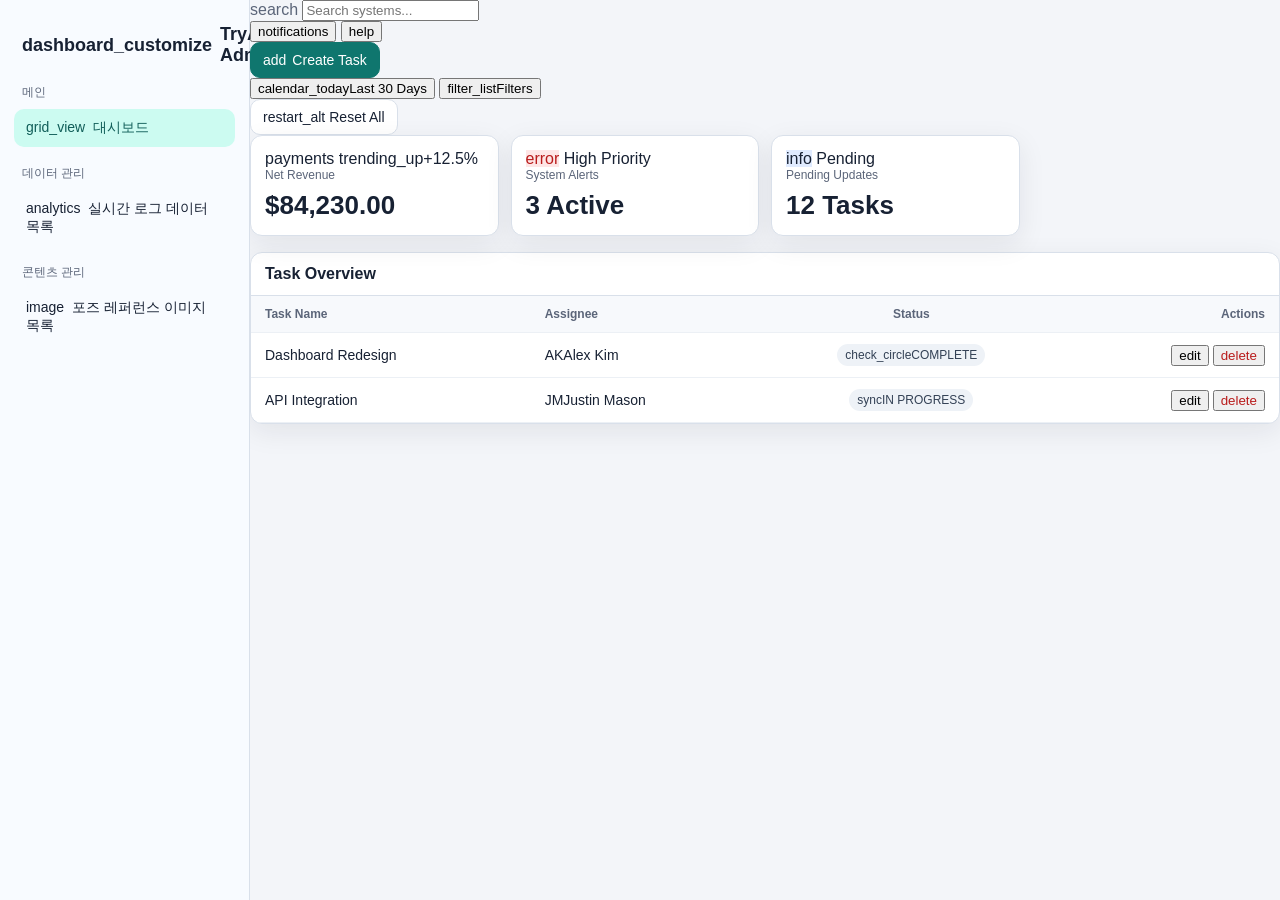
==== commit bf0284d1: "feat: 디자인 적용2" ====
--- a/index.html
+++ b/index.html
@@ -1,42 +1,131 @@
-<!DOCTYPE html>
+﻿<!DOCTYPE html>
 <html lang="ko">
 <head>
   <meta charset="UTF-8">
   <meta name="viewport" content="width=device-width,initial-scale=1">
-  <title>Admin Mock - 홈</title>
+  <title>TryAngle Admin Dashboard</title>
   <link rel="stylesheet" href="./assets/admin.css">
+  <link rel="preconnect" href="https://fonts.googleapis.com">
+  <link rel="preconnect" href="https://fonts.gstatic.com" crossorigin>
+  <link rel="stylesheet" href="https://fonts.googleapis.com/css2?family=Material+Symbols+Outlined:opsz,wght,FILL,GRAD@20,400,0,0">
 </head>
 <body>
   <div class="shell">
     <aside class="sidebar">
-      <div class="brand">TryAngle Admin</div>
+      <div class="brand" style="display:flex;align-items:center;gap:8px;">
+        <span class="icon">dashboard_customize</span>
+        TryAngle Admin
+      </div>
+      <div class="nav-title">메인</div>
+      <ul class="nav-list">
+        <li><a class="active" href="./index.html"><span class="icon sm" style="margin-right:8px;">grid_view</span>대시보드</a></li>
+      </ul>
       <div class="nav-title">데이터 관리</div>
       <ul class="nav-list">
-        <li><a href="./realtime/realtime-list.html">실시간 로그 데이터 목록</a></li>
+        <li><a href="./realtime/realtime-list.html"><span class="icon sm" style="margin-right:8px;">analytics</span>실시간 로그 데이터 목록</a></li>
       </ul>
-      <div class="nav-title">컨텐츠 관리</div>
+      <div class="nav-title">콘텐츠 관리</div>
       <ul class="nav-list">
-        <li><a href="./content/ref-img-gallery.html">포즈 레퍼런스 이미지 목록</a></li>
+        <li><a href="./content/ref-img-gallery.html"><span class="icon sm" style="margin-right:8px;">image</span>포즈 레퍼런스 이미지 목록</a></li>
       </ul>
     </aside>
 
-    <main class="main">
-      <div class="page-head">
-        <div>
-          <h1>관리자 목업 페이지</h1>
-          <p>요청하신 IA를 기준으로 데이터/컨텐츠 관리 화면을 빠르게 확인할 수 있는 구조입니다.</p>
+    <main style="overflow:auto;background:var(--bg);">
+      <header class="top-nav">
+        <div class="header-search">
+          <span class="icon" style="color:var(--muted);">search</span>
+          <input type="text" placeholder="Search systems...">
         </div>
-      </div>
+        <div class="right">
+          <button class="icon-btn" aria-label="Notifications" style="position:relative;">
+            <span class="icon">notifications</span>
+            <span class="notification-dot"></span>
+          </button>
+          <button class="icon-btn" aria-label="Help">
+            <span class="icon">help</span>
+          </button>
+          <div class="top-divider"></div>
+          <button class="btn primary"><span class="icon sm" style="margin-right:6px;">add</span>Create Task</button>
+        </div>
+      </header>
 
-      <div class="grid">
-        <div class="card"><div class="label">포즈 데이터(전체)</div><div class="value">12,580</div></div>
-        <div class="card"><div class="label">디바이스 유형</div><div class="value">8</div></div>
-        <div class="card"><div class="label">레퍼런스 이미지</div><div class="value">2,134</div></div>
-        <div class="card"><div class="label">오늘 오류 로그</div><div class="value">37</div></div>
-      </div>
+      <section class="dashboard-wrap">
+        <div class="toolbar">
+          <div class="toolbar-group">
+            <button class="chip-btn"><span class="icon sm">calendar_today</span>Last 30 Days</button>
+            <button class="chip-btn"><span class="icon sm">filter_list</span>Filters</button>
+          </div>
+          <button class="btn" style="color:var(--info);"><span class="icon sm" style="margin-right:4px;">restart_alt</span>Reset All</button>
+        </div>
 
+        <div class="grid grid-3">
+          <div class="card">
+            <div class="card-top">
+              <span class="stat-icon"><span class="icon">payments</span></span>
+              <span class="delta success"><span class="icon sm">trending_up</span>+12.5%</span>
+            </div>
+            <div class="label">Net Revenue</div>
+            <div class="value">$84,230.00</div>
+          </div>
+          <div class="card">
+            <div class="card-top">
+              <span class="stat-icon" style="background:rgba(241,49,49,0.12);color:var(--error);"><span class="icon">error</span></span>
+              <span class="delta error">High Priority</span>
+            </div>
+            <div class="label">System Alerts</div>
+            <div class="value">3 Active</div>
+          </div>
+          <div class="card">
+            <div class="card-top">
+              <span class="stat-icon" style="background:rgba(0,95,255,0.12);color:var(--info);"><span class="icon">info</span></span>
+              <span class="delta info">Pending</span>
+            </div>
+            <div class="label">Pending Updates</div>
+            <div class="value">12 Tasks</div>
+          </div>
+        </div>
 
+        <div class="panel">
+          <div class="panel-head">
+            <h2>Task Overview</h2>
+          </div>
+          <table>
+            <thead>
+              <tr>
+                <th>Task Name</th>
+                <th>Assignee</th>
+                <th style="text-align:center;">Status</th>
+                <th style="text-align:right;">Actions</th>
+              </tr>
+            </thead>
+            <tbody>
+              <tr>
+                <td>Dashboard Redesign</td>
+                <td><span class="avatar-dot">AK</span>Alex Kim</td>
+                <td style="text-align:center;"><span class="badge success badge-row"><span class="icon sm">check_circle</span>COMPLETE</span></td>
+                <td style="text-align:right;">
+                  <span class="table-actions">
+                    <button class="icon-btn" aria-label="Edit"><span class="icon sm">edit</span></button>
+                    <button class="icon-btn" aria-label="Delete" style="color:var(--error);"><span class="icon sm">delete</span></button>
+                  </span>
+                </td>
+              </tr>
+              <tr>
+                <td>API Integration</td>
+                <td><span class="avatar-dot">JM</span>Justin Mason</td>
+                <td style="text-align:center;"><span class="badge info badge-row"><span class="icon sm">sync</span>IN PROGRESS</span></td>
+                <td style="text-align:right;">
+                  <span class="table-actions">
+                    <button class="icon-btn" aria-label="Edit"><span class="icon sm">edit</span></button>
+                    <button class="icon-btn" aria-label="Delete" style="color:var(--error);"><span class="icon sm">delete</span></button>
+                  </span>
+                </td>
+              </tr>
+            </tbody>
+          </table>
+        </div>
+      </section>
     </main>
   </div>
 </body>
-</html>+</html>
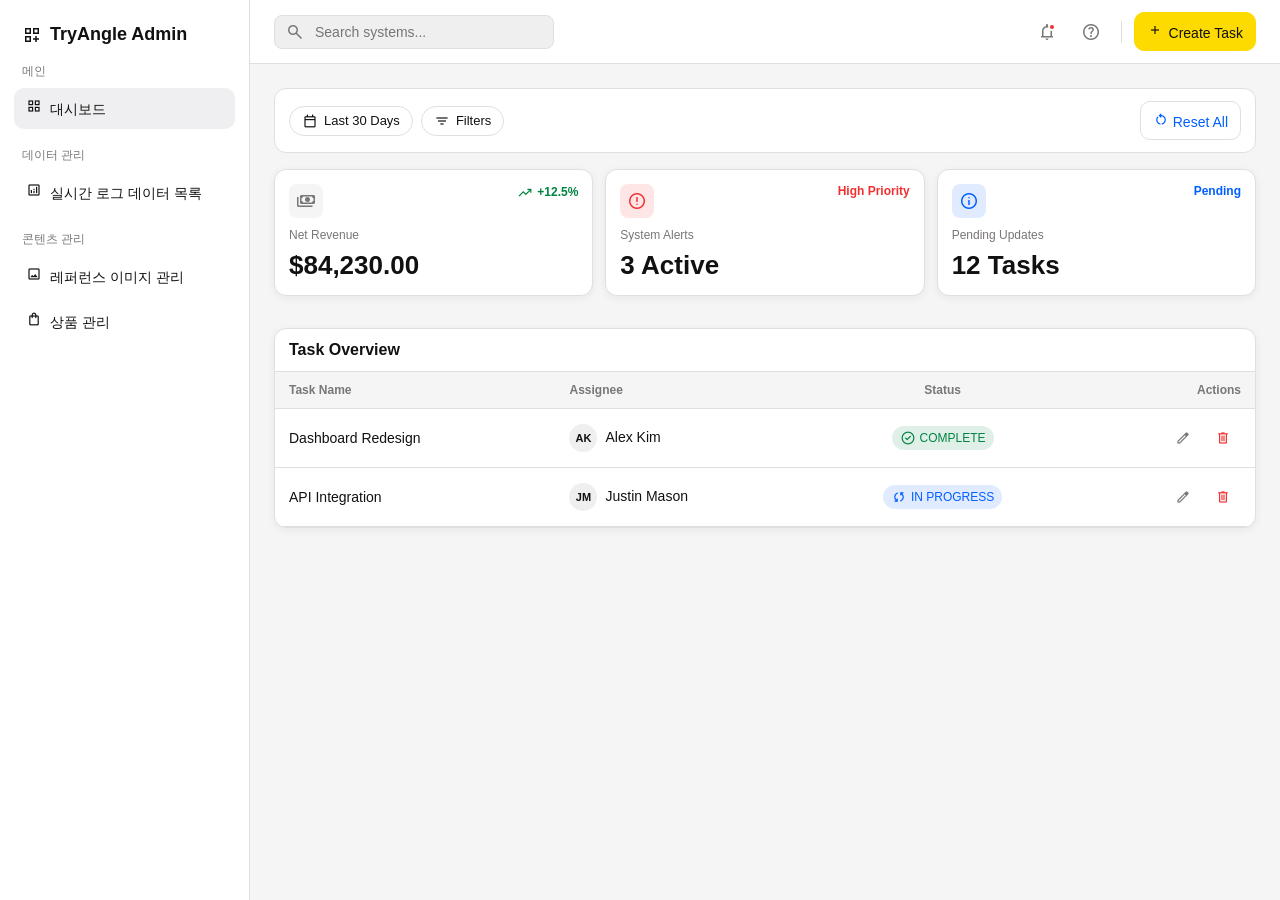
==== commit 2d71154c: "feat: 상품관리 페이지 추가" ====
--- a/index.html
+++ b/index.html
@@ -26,7 +26,8 @@
       </ul>
       <div class="nav-title">콘텐츠 관리</div>
       <ul class="nav-list">
-        <li><a href="./content/ref-img-gallery.html"><span class="icon sm" style="margin-right:8px;">image</span>포즈 레퍼런스 이미지 목록</a></li>
+        <li><a href="./content/ref-img-gallery.html"><span class="icon sm" style="margin-right:8px;">image</span>레퍼런스 이미지 관리</a></li>
+        <li><a href="./content/prod-list.html"><span class="icon sm" style="margin-right:8px;">shopping_bag</span>상품 관리</a></li>
       </ul>
     </aside>
 
--- a/assets/admin.css
+++ b/assets/admin.css
@@ -1,23 +1,28 @@
 :root {
-  --bg: #f3f5f9;
+  --bg: #f5f5f5;
   --panel: #ffffff;
-  --line: #d9e0ea;
-  --text: #172133;
-  --muted: #5b6579;
-  --brand: #0f766e;
-  --brand-soft: #ccfbf1;
-  --warn: #b45309;
-  --error: #b91c1c;
+  --line: #e0dfde;
+  --line-strong: #b8b7b6;
+  --text: #111111;
+  --muted: #797775;
+  --muted-strong: #969492;
+  --brand: #fddb00;
+  --brand-soft: #efeef0;
+  --success: #008442;
+  --error: #f13131;
+  --info: #005fff;
+  --warn: #fddb00;
+  --on-brand: #111111;
   --radius: 12px;
-  --shadow: 0 8px 28px rgba(20, 26, 40, 0.08);
+  --shadow: 0 2px 8px rgba(17, 17, 17, 0.06);
 }
 
 * { box-sizing: border-box; }
 body {
   margin: 0;
-  font-family: "SUIT", "Pretendard", "Apple SD Gothic Neo", "Noto Sans KR", sans-serif;
-  color: var(--text);
-  background: radial-gradient(circle at 15% 20%, #e6eefb 0%, #f3f5f9 40%, #f7f8fb 100%);
+  font-family: "Pretendard", "Apple SD Gothic Neo", "Noto Sans KR", sans-serif;
+  color: var(--text);
+  background: var(--bg);
 }
 
 .shell {
@@ -28,7 +33,7 @@
 
 .sidebar {
   border-right: 1px solid var(--line);
-  background: #f8fbff;
+  background: var(--panel);
   padding: 20px 14px;
 }
 
@@ -63,7 +68,16 @@
 .nav-list a:hover,
 .nav-list a.active {
   background: var(--brand-soft);
-  color: #115e59;
+  color: var(--text);
+}
+
+a {
+  color: var(--info);
+  text-decoration: none;
+}
+
+a:hover {
+  text-decoration: underline;
 }
 
 .main {
@@ -88,20 +102,93 @@
   font-size: 14px;
 }
 
+.breadcrumb-head {
+  display: flex;
+  align-items: center;
+  gap: 8px;
+}
+
+.breadcrumb-link {
+  font-size: 24px;
+  font-weight: 700;
+  color: var(--muted);
+  text-decoration: none;
+}
+
+.breadcrumb-link:hover {
+  color: var(--text);
+  text-decoration: none;
+}
+
+.breadcrumb-sep {
+  font-size: 24px;
+  color: var(--muted);
+}
+
 .btn {
   border: 1px solid var(--line);
-  background: #fff;
+  background: var(--panel);
   color: var(--text);
   border-radius: 10px;
   padding: 9px 12px;
   font-size: 14px;
   cursor: pointer;
+  transition: background-color 0.15s ease, border-color 0.15s ease, color 0.15s ease;
 }
 
 .btn.primary {
   background: var(--brand);
   border-color: var(--brand);
+  color: var(--on-brand);
+}
+
+.btn.success {
+  background: var(--success);
+  border-color: var(--success);
   color: #fff;
+}
+
+.btn.danger {
+  background: var(--error);
+  border-color: var(--error);
+  color: #fff;
+}
+
+.btn:hover {
+  background: #efeef0;
+}
+
+.btn.primary:hover {
+  background: var(--brand);
+  filter: brightness(0.93);
+}
+
+.btn.success:hover {
+  background: var(--success);
+  filter: brightness(0.88);
+}
+
+.btn.danger:hover {
+  background: var(--error);
+  filter: brightness(0.88);
+}
+
+.icon-btn {
+  width: 36px;
+  height: 36px;
+  border: 1px solid transparent;
+  background: transparent;
+  border-radius: 999px;
+  display: inline-flex;
+  align-items: center;
+  justify-content: center;
+  color: var(--muted);
+  cursor: pointer;
+}
+
+.icon-btn:hover {
+  background: var(--brand-soft);
+  color: var(--text);
 }
 
 .grid {
@@ -130,6 +217,36 @@
   margin-top: 8px;
 }
 
+.card-top {
+  display: flex;
+  justify-content: space-between;
+  align-items: flex-start;
+  margin-bottom: 10px;
+}
+
+.stat-icon {
+  width: 34px;
+  height: 34px;
+  border-radius: 8px;
+  display: inline-flex;
+  align-items: center;
+  justify-content: center;
+  background: var(--bg);
+  color: var(--muted);
+}
+
+.delta {
+  display: inline-flex;
+  align-items: center;
+  gap: 4px;
+  font-size: 12px;
+  font-weight: 700;
+}
+
+.delta.success { color: var(--success); }
+.delta.error { color: var(--error); }
+.delta.info { color: var(--info); }
+
 .panel {
   background: var(--panel);
   border: 1px solid var(--line);
@@ -156,6 +273,22 @@
   border-radius: 8px;
   padding: 8px 10px;
   min-width: 220px;
+  color: var(--text);
+  background: var(--panel);
+}
+
+.input:focus {
+  outline: none;
+  border-color: var(--info);
+  box-shadow: 0 0 0 2px rgba(0, 95, 255, 0.2);
+}
+
+.input.full {
+  width: 100%;
+}
+
+textarea.input {
+  resize: vertical;
 }
 
 table {
@@ -166,12 +299,12 @@
 th, td {
   text-align: left;
   padding: 11px 14px;
-  border-bottom: 1px solid #ecf0f5;
+  border-bottom: 1px solid var(--line);
   font-size: 14px;
 }
 
 th {
-  background: #f7f9fc;
+  background: #f5f5f5;
   font-size: 12px;
   color: var(--muted);
 }
@@ -181,18 +314,34 @@
   padding: 4px 8px;
   font-size: 12px;
   border-radius: 999px;
-  background: #eef2f7;
-  color: #334155;
+  background: #efefef;
+  color: var(--muted);
+}
+
+.badge.success {
+  background: rgba(0, 132, 66, 0.12);
+  color: var(--success);
+}
+
+.badge.info {
+  background: rgba(0, 95, 255, 0.12);
+  color: var(--info);
 }
 
 .badge.error {
-  background: #fee2e2;
+  background: rgba(241, 49, 49, 0.12);
   color: var(--error);
 }
 
 .badge.warn {
-  background: #ffedd5;
-  color: var(--warn);
+  background: rgba(253, 219, 0, 0.2);
+  color: var(--text);
+}
+
+.badge-row {
+  display: inline-flex;
+  align-items: center;
+  gap: 4px;
 }
 
 .meta {
@@ -206,7 +355,7 @@
   padding: 10px;
   border: 1px solid var(--line);
   border-radius: 10px;
-  background: #fbfdff;
+  background: #f5f5f5;
 }
 
 .meta-row .k {
@@ -226,27 +375,184 @@
 }
 
 .thumb {
-  background: #dbe6f7;
+  background: #efefef;
   border-radius: 10px;
   min-height: 240px;
   display: grid;
   place-items: center;
-  color: #334155;
+  color: var(--muted-strong);
   font-size: 14px;
 }
 
 .actions {
   display: flex;
   gap: 8px;
-}
+  flex-wrap: wrap;
+}
+
+.toolbar {
+  display: flex;
+  align-items: center;
+  justify-content: space-between;
+  gap: 10px;
+  background: var(--panel);
+  border: 1px solid var(--line);
+  border-radius: var(--radius);
+  padding: 12px 14px;
+}
+
+.toolbar-group {
+  display: flex;
+  align-items: center;
+  gap: 8px;
+  flex-wrap: wrap;
+}
+
+.chip-btn {
+  border: 1px solid var(--line);
+  background: var(--panel);
+  color: var(--text);
+  border-radius: 999px;
+  padding: 6px 12px;
+  font-size: 13px;
+  font-weight: 500;
+  display: inline-flex;
+  align-items: center;
+  gap: 6px;
+  cursor: pointer;
+}
+
+.chip-btn:hover {
+  background: var(--brand-soft);
+}
+
+.header-search {
+  display: inline-flex;
+  align-items: center;
+  border: 1px solid var(--line);
+  background: #efefef;
+  border-radius: 8px;
+  padding: 6px 10px;
+  min-width: 280px;
+  gap: 8px;
+}
+
+.header-search input {
+  border: 0;
+  background: transparent;
+  width: 100%;
+  color: var(--text);
+  font-size: 14px;
+}
+
+.header-search input:focus {
+  outline: none;
+}
+
+.top-nav {
+  height: 64px;
+  border-bottom: 1px solid var(--line);
+  padding: 0 24px;
+  display: flex;
+  align-items: center;
+  justify-content: space-between;
+  background: rgba(255, 255, 255, 0.92);
+  backdrop-filter: blur(6px);
+  position: sticky;
+  top: 0;
+  z-index: 20;
+}
+
+.top-nav .right {
+  display: flex;
+  align-items: center;
+  gap: 8px;
+}
+
+.top-divider {
+  width: 1px;
+  height: 22px;
+  background: var(--line);
+  margin: 0 4px;
+}
+
+.notification-dot {
+  width: 8px;
+  height: 8px;
+  border-radius: 50%;
+  background: var(--error);
+  position: absolute;
+  top: 8px;
+  right: 8px;
+  border: 2px solid #fff;
+}
+
+.dashboard-wrap {
+  padding: 24px;
+  max-width: 1440px;
+  margin: 0 auto;
+  width: 100%;
+  display: grid;
+  gap: 16px;
+}
+
+.grid.grid-3 {
+  grid-template-columns: repeat(3, minmax(0, 1fr));
+}
+
+.table-actions {
+  display: inline-flex;
+  justify-content: flex-end;
+  gap: 4px;
+}
+
+.avatar-dot {
+  width: 28px;
+  height: 28px;
+  border-radius: 999px;
+  background: #efefef;
+  display: inline-flex;
+  align-items: center;
+  justify-content: center;
+  font-size: 11px;
+  font-weight: 700;
+  margin-right: 8px;
+}
+
+.thumb-cover {
+  width: 100%;
+  height: 100%;
+  object-fit: cover;
+  display: block;
+}
+
+.icon {
+  font-family: "Material Symbols Outlined";
+  font-weight: 400;
+  font-style: normal;
+  font-size: 20px;
+  line-height: 1;
+  display: inline-block;
+  letter-spacing: normal;
+  text-transform: none;
+  white-space: nowrap;
+  word-wrap: normal;
+  direction: ltr;
+  font-feature-settings: "liga";
+  font-variation-settings: "FILL" 0, "wght" 400, "GRAD" 0, "opsz" 20;
+  -webkit-font-smoothing: antialiased;
+}
+
+.icon.sm { font-size: 16px; }
+.icon.lg { font-size: 24px; }
 
 .log-box {
-  background: #0f172a;
-  color: #cbd5e1;
+  background: #111111;
+  color: #efefef;
   border-radius: 10px;
   padding: 12px;
   min-height: 160px;
-  font-family: ui-monospace, SFMono-Regular, Menlo, monospace;
+  font-family: "Pretendard", "Apple SD Gothic Neo", "Noto Sans KR", sans-serif;
   font-size: 12px;
   overflow: auto;
 }
@@ -254,7 +560,7 @@
 .modal {
   position: fixed;
   inset: 0;
-  background: rgba(15, 23, 42, 0.54);
+  background: rgba(17, 17, 17, 0.54);
   display: none;
   align-items: center;
   justify-content: center;
@@ -290,8 +596,19 @@
 @media (max-width: 1024px) {
   .shell { grid-template-columns: 1fr; }
   .sidebar { border-right: 0; border-bottom: 1px solid var(--line); }
-  .grid { grid-template-columns: repeat(2, minmax(0, 1fr)); }
+  .grid, .grid.grid-3 { grid-template-columns: repeat(2, minmax(0, 1fr)); }
   .preview { grid-template-columns: 1fr; }
   .meta { grid-template-columns: 1fr; }
   .modal-body { grid-template-columns: 1fr; }
-}
+  .top-nav { padding: 0 14px; }
+  .header-search { min-width: 180px; }
+}
+
+@media (max-width: 768px) {
+  .grid, .grid.grid-3 { grid-template-columns: 1fr; }
+  .page-head {
+    align-items: flex-start;
+    flex-direction: column;
+    gap: 10px;
+  }
+}
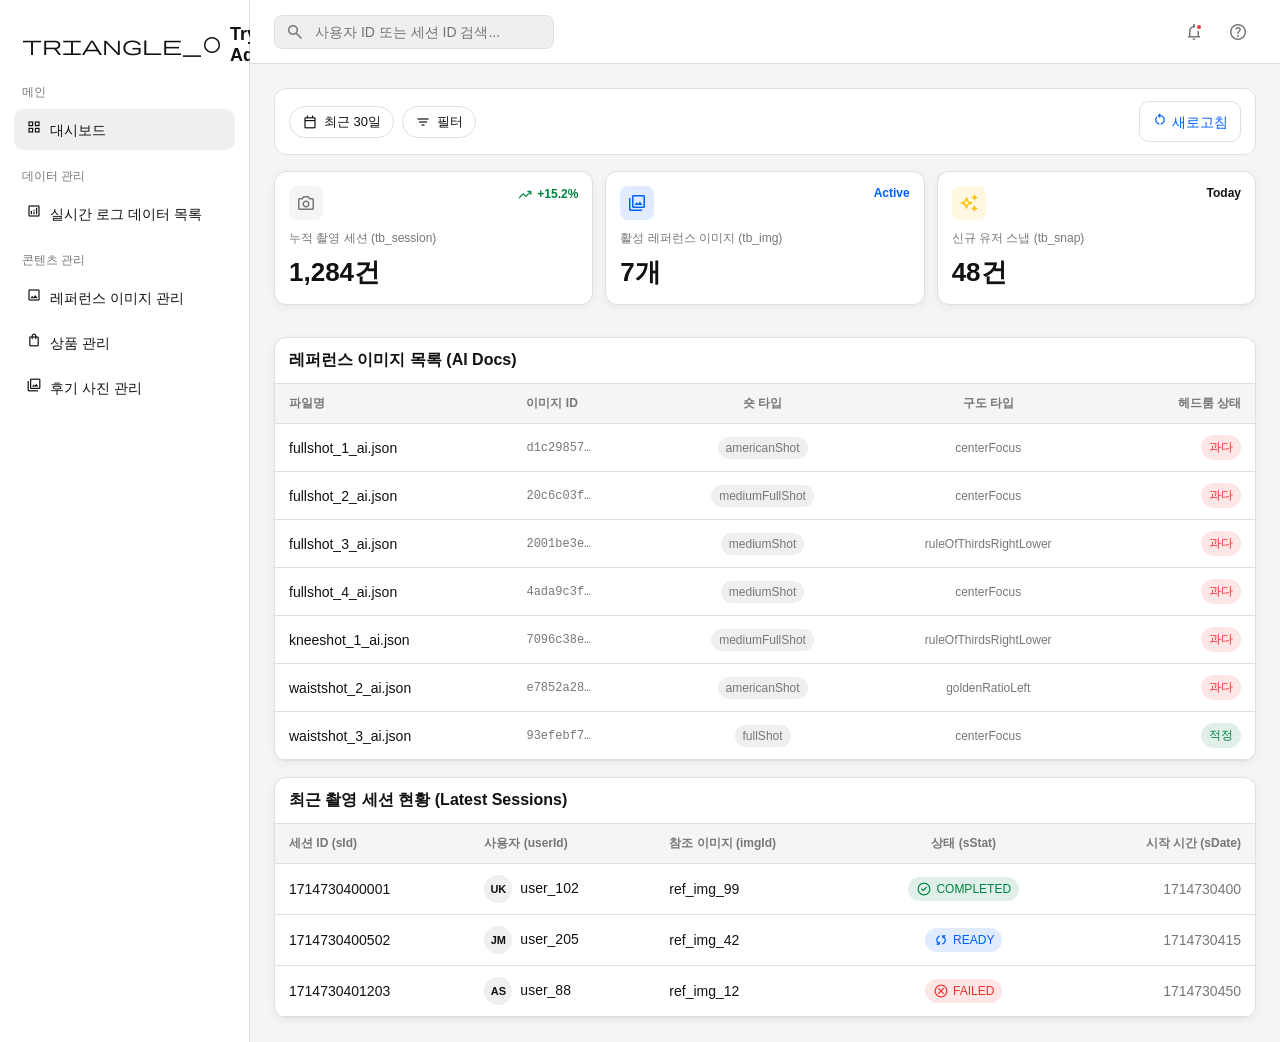
==== commit 67c07d2c: "feat: 이미지 ai 데이터 수정" ====
--- a/index.html
+++ b/index.html
@@ -5,6 +5,7 @@
   <meta name="viewport" content="width=device-width,initial-scale=1">
   <title>TryAngle Admin Dashboard</title>
   <link rel="stylesheet" href="./assets/admin.css">
+  <script src="./assets/data/ai_data/index.js"></script>
   <link rel="preconnect" href="https://fonts.googleapis.com">
   <link rel="preconnect" href="https://fonts.gstatic.com" crossorigin>
   <link rel="stylesheet" href="https://fonts.googleapis.com/css2?family=Material+Symbols+Outlined:opsz,wght,FILL,GRAD@20,400,0,0">
@@ -13,7 +14,7 @@
   <div class="shell">
     <aside class="sidebar">
       <div class="brand" style="display:flex;align-items:center;gap:8px;">
-        <span class="icon">dashboard_customize</span>
+        <span class="icon">triangle_circle</span>
         TryAngle Admin
       </div>
       <div class="nav-title">메인</div>
@@ -28,6 +29,7 @@
       <ul class="nav-list">
         <li><a href="./content/ref-img-gallery.html"><span class="icon sm" style="margin-right:8px;">image</span>레퍼런스 이미지 관리</a></li>
         <li><a href="./content/prod-list.html"><span class="icon sm" style="margin-right:8px;">shopping_bag</span>상품 관리</a></li>
+        <li><a href="./content/snap-list.html"><span class="icon sm" style="margin-right:8px;">photo_library</span>후기 사진 관리</a></li>
       </ul>
     </aside>
 
@@ -35,7 +37,7 @@
       <header class="top-nav">
         <div class="header-search">
           <span class="icon" style="color:var(--muted);">search</span>
-          <input type="text" placeholder="Search systems...">
+          <input type="text" placeholder="사용자 ID 또는 세션 ID 검색...">
         </div>
         <div class="right">
           <button class="icon-btn" aria-label="Notifications" style="position:relative;">
@@ -45,82 +47,101 @@
           <button class="icon-btn" aria-label="Help">
             <span class="icon">help</span>
           </button>
-          <div class="top-divider"></div>
-          <button class="btn primary"><span class="icon sm" style="margin-right:6px;">add</span>Create Task</button>
         </div>
       </header>
 
       <section class="dashboard-wrap">
         <div class="toolbar">
           <div class="toolbar-group">
-            <button class="chip-btn"><span class="icon sm">calendar_today</span>Last 30 Days</button>
-            <button class="chip-btn"><span class="icon sm">filter_list</span>Filters</button>
+            <button class="chip-btn"><span class="icon sm">calendar_today</span>최근 30일</button>
+            <button class="chip-btn"><span class="icon sm">filter_list</span>필터</button>
           </div>
-          <button class="btn" style="color:var(--info);"><span class="icon sm" style="margin-right:4px;">restart_alt</span>Reset All</button>
+          <button class="btn" style="color:var(--info);"><span class="icon sm" style="margin-right:4px;">restart_alt</span>새로고침</button>
         </div>
 
         <div class="grid grid-3">
+          <!-- DB tb_session 기반 지표 -->
           <div class="card">
             <div class="card-top">
-              <span class="stat-icon"><span class="icon">payments</span></span>
-              <span class="delta success"><span class="icon sm">trending_up</span>+12.5%</span>
+              <span class="stat-icon"><span class="icon">photo_camera</span></span>
+              <span class="delta success"><span class="icon sm">trending_up</span>+15.2%</span>
             </div>
-            <div class="label">Net Revenue</div>
-            <div class="value">$84,230.00</div>
+            <div class="label">누적 촬영 세션 (tb_session)</div>
+            <div class="value">1,284건</div>
           </div>
+          <!-- DB tb_img 기반 지표 -->
           <div class="card">
             <div class="card-top">
-              <span class="stat-icon" style="background:rgba(241,49,49,0.12);color:var(--error);"><span class="icon">error</span></span>
-              <span class="delta error">High Priority</span>
+              <span class="stat-icon" style="background:rgba(0,95,255,0.12);color:var(--info);"><span class="icon">collections</span></span>
+              <span class="delta info">Active</span>
             </div>
-            <div class="label">System Alerts</div>
-            <div class="value">3 Active</div>
+            <div class="label">활성 레퍼런스 이미지 (tb_img)</div>
+            <div class="value" id="refImgCount">342개</div>
           </div>
+          <!-- DB tb_snap 기반 지표 -->
           <div class="card">
             <div class="card-top">
-              <span class="stat-icon" style="background:rgba(0,95,255,0.12);color:var(--info);"><span class="icon">info</span></span>
-              <span class="delta info">Pending</span>
+              <span class="stat-icon" style="background:rgba(255,193,7,0.12);color:#ffc107;"><span class="icon">auto_awesome</span></span>
+              <span class="delta">Today</span>
             </div>
-            <div class="label">Pending Updates</div>
-            <div class="value">12 Tasks</div>
+            <div class="label">신규 유저 스냅 (tb_snap)</div>
+            <div class="value">48건</div>
           </div>
         </div>
 
         <div class="panel">
           <div class="panel-head">
-            <h2>Task Overview</h2>
+            <h2>레퍼런스 이미지 목록 (AI Docs)</h2>
+          </div>
+          <table id="refImgTable">
+            <thead>
+              <tr>
+                <th>파일명</th>
+                <th>이미지 ID</th>
+                <th style="text-align:center;">숏 타입</th>
+                <th style="text-align:center;">구도 타입</th>
+                <th style="text-align:right;">헤드룸 상태</th>
+              </tr>
+            </thead>
+            <tbody id="refImgTableBody"></tbody>
+          </table>
+        </div>
+
+        <div class="panel">
+          <div class="panel-head">
+            <h2>최근 촬영 세션 현황 (Latest Sessions)</h2>
           </div>
           <table>
             <thead>
               <tr>
-                <th>Task Name</th>
-                <th>Assignee</th>
-                <th style="text-align:center;">Status</th>
-                <th style="text-align:right;">Actions</th>
+                <th>세션 ID (sId)</th>
+                <th>사용자 (userId)</th>
+                <th>참조 이미지 (imgId)</th>
+                <th style="text-align:center;">상태 (sStat)</th>
+                <th style="text-align:right;">시작 시간 (sDate)</th>
               </tr>
             </thead>
             <tbody>
               <tr>
-                <td>Dashboard Redesign</td>
-                <td><span class="avatar-dot">AK</span>Alex Kim</td>
-                <td style="text-align:center;"><span class="badge success badge-row"><span class="icon sm">check_circle</span>COMPLETE</span></td>
-                <td style="text-align:right;">
-                  <span class="table-actions">
-                    <button class="icon-btn" aria-label="Edit"><span class="icon sm">edit</span></button>
-                    <button class="icon-btn" aria-label="Delete" style="color:var(--error);"><span class="icon sm">delete</span></button>
-                  </span>
-                </td>
+                <td>1714730400001</td>
+                <td><span class="avatar-dot">UK</span>user_102</td>
+                <td>ref_img_99</td>
+                <td style="text-align:center;"><span class="badge success badge-row"><span class="icon sm">check_circle</span>COMPLETED</span></td>
+                <td style="text-align:right; color:var(--muted);">1714730400</td>
               </tr>
               <tr>
-                <td>API Integration</td>
-                <td><span class="avatar-dot">JM</span>Justin Mason</td>
-                <td style="text-align:center;"><span class="badge info badge-row"><span class="icon sm">sync</span>IN PROGRESS</span></td>
-                <td style="text-align:right;">
-                  <span class="table-actions">
-                    <button class="icon-btn" aria-label="Edit"><span class="icon sm">edit</span></button>
-                    <button class="icon-btn" aria-label="Delete" style="color:var(--error);"><span class="icon sm">delete</span></button>
-                  </span>
-                </td>
+                <td>1714730400502</td>
+                <td><span class="avatar-dot">JM</span>user_205</td>
+                <td>ref_img_42</td>
+                <td style="text-align:center;"><span class="badge info badge-row"><span class="icon sm">sync</span>READY</span></td>
+                <td style="text-align:right; color:var(--muted);">1714730415</td>
+              </tr>
+              <tr>
+                <td>1714730401203</td>
+                <td><span class="avatar-dot">AS</span>user_88</td>
+                <td>ref_img_12</td>
+                <td style="text-align:center;"><span class="badge error badge-row"><span class="icon sm">cancel</span>FAILED</span></td>
+                <td style="text-align:right; color:var(--muted);">1714730450</td>
               </tr>
             </tbody>
           </table>
@@ -128,5 +149,42 @@
       </section>
     </main>
   </div>
+  <script>
+    (function () {
+      var docs = window.__AI_DATA_DOCS__;
+      if (!docs) return;
+
+      var keys = Object.keys(docs);
+
+      // 카드: 활성 레퍼런스 이미지 수
+      var countEl = document.getElementById('refImgCount');
+      if (countEl) countEl.textContent = keys.length + '개';
+
+      // 테이블: 레퍼런스 이미지 목록
+      var tbody = document.getElementById('refImgTableBody');
+      if (!tbody) return;
+
+      var headroomLabel = { '과다': 'error', '적정': 'success', '부족': 'info' };
+
+      tbody.innerHTML = keys.map(function (key) {
+        var entry = docs[key];
+        var refImg = entry.refImg || {};
+        var refData = entry.refData || {};
+        var framing = refData.framing || {};
+        var id = String(refImg.id || '').substring(0, 8);
+        var shotType = refData.shotType || '-';
+        var compositionType = refData.compositionType || '-';
+        var headroomStatus = framing.headroomStatus || '-';
+        var badgeClass = headroomLabel[headroomStatus] || '';
+        return '<tr>'
+          + '<td>' + key + '</td>'
+          + '<td style="font-family:monospace;font-size:12px;color:var(--muted);">' + id + '…</td>'
+          + '<td style="text-align:center;"><span class="badge badge-row">' + shotType + '</span></td>'
+          + '<td style="text-align:center;color:var(--muted);font-size:12px;">' + compositionType + '</td>'
+          + '<td style="text-align:right;"><span class="badge ' + badgeClass + ' badge-row">' + headroomStatus + '</span></td>'
+          + '</tr>';
+      }).join('');
+    })();
+  </script>
 </body>
-</html>
+</html>
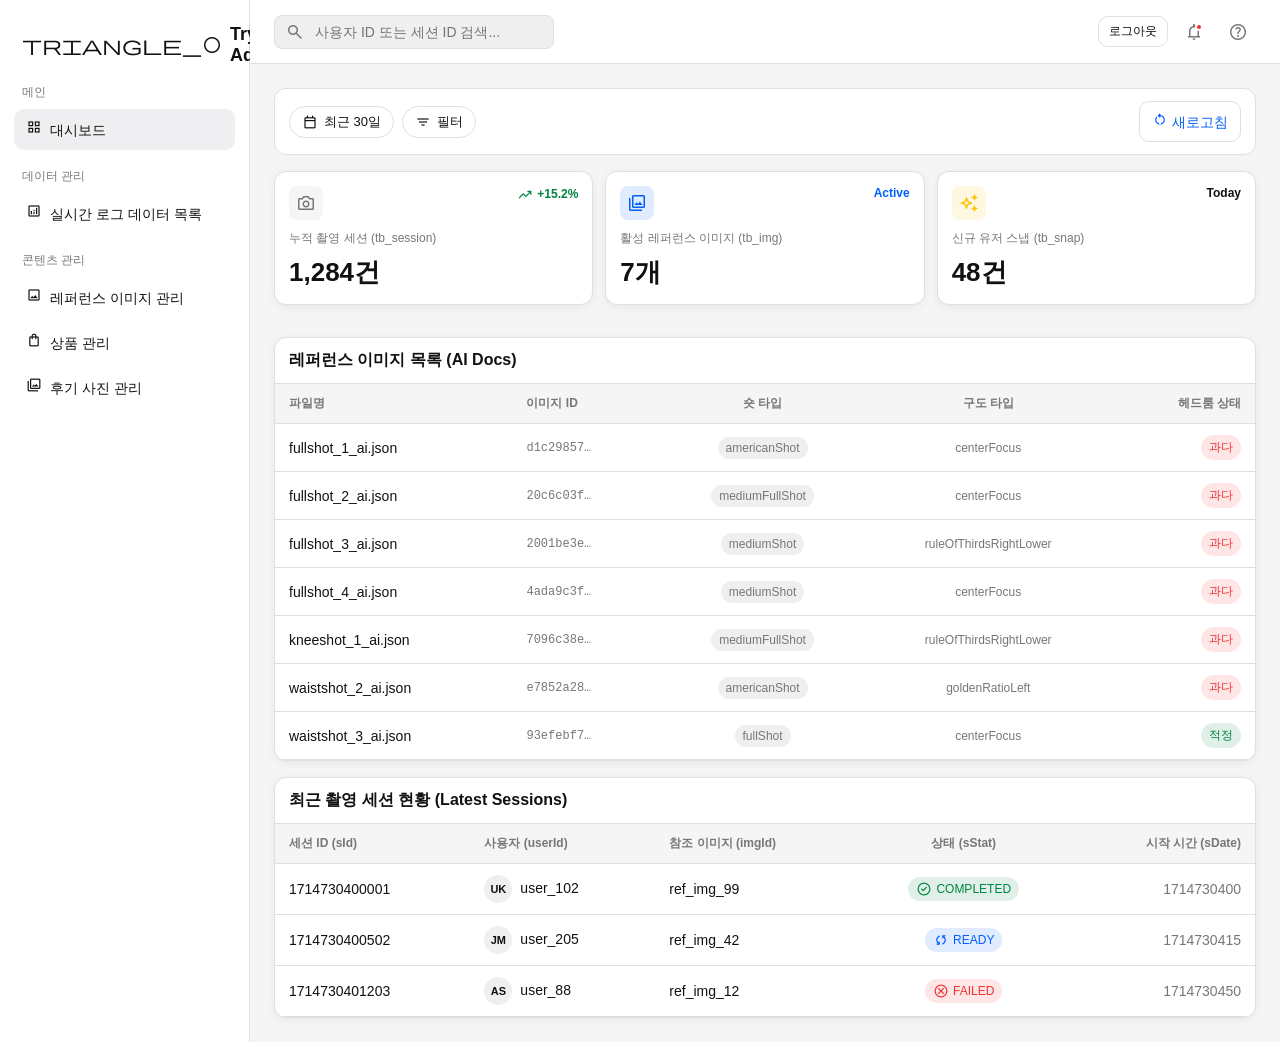
==== commit c2aede34: "feat: 로그인 로직 삭제" ====
--- a/index.html
+++ b/index.html
@@ -5,6 +5,7 @@
   <meta name="viewport" content="width=device-width,initial-scale=1">
   <title>TryAngle Admin Dashboard</title>
   <link rel="stylesheet" href="./assets/admin.css">
+  <script src="./assets/auth.js"></script>
   <script src="./assets/data/ai_data/index.js"></script>
   <link rel="preconnect" href="https://fonts.googleapis.com">
   <link rel="preconnect" href="https://fonts.gstatic.com" crossorigin>
@@ -40,6 +41,8 @@
           <input type="text" placeholder="사용자 ID 또는 세션 ID 검색...">
         </div>
         <div class="right">
+          <span id="authUserDisplay" style="font-size:12px;color:var(--muted);margin-right:4px;"></span>
+          <button id="logoutBtn" class="btn" style="padding:6px 10px;font-size:12px;">로그아웃</button>
           <button class="icon-btn" aria-label="Notifications" style="position:relative;">
             <span class="icon">notifications</span>
             <span class="notification-dot"></span>
@@ -151,6 +154,25 @@
   </div>
   <script>
     (function () {
+      var auth = window.TryAngleAuth;
+      var userDisplay = document.getElementById('authUserDisplay');
+      var logoutBtn = document.getElementById('logoutBtn');
+
+      if (auth) {
+        var session = auth.getSession();
+        if (session && session.user && userDisplay) {
+          var name = session.user.nickname || session.user.name || session.user.email;
+          userDisplay.textContent = name + ' (' + session.user.role + ')';
+        }
+
+        if (logoutBtn) {
+          logoutBtn.addEventListener('click', function () {
+            auth.clearSession();
+            window.location.replace('./login.html');
+          });
+        }
+      }
+
       var docs = window.__AI_DATA_DOCS__;
       if (!docs) return;
 
